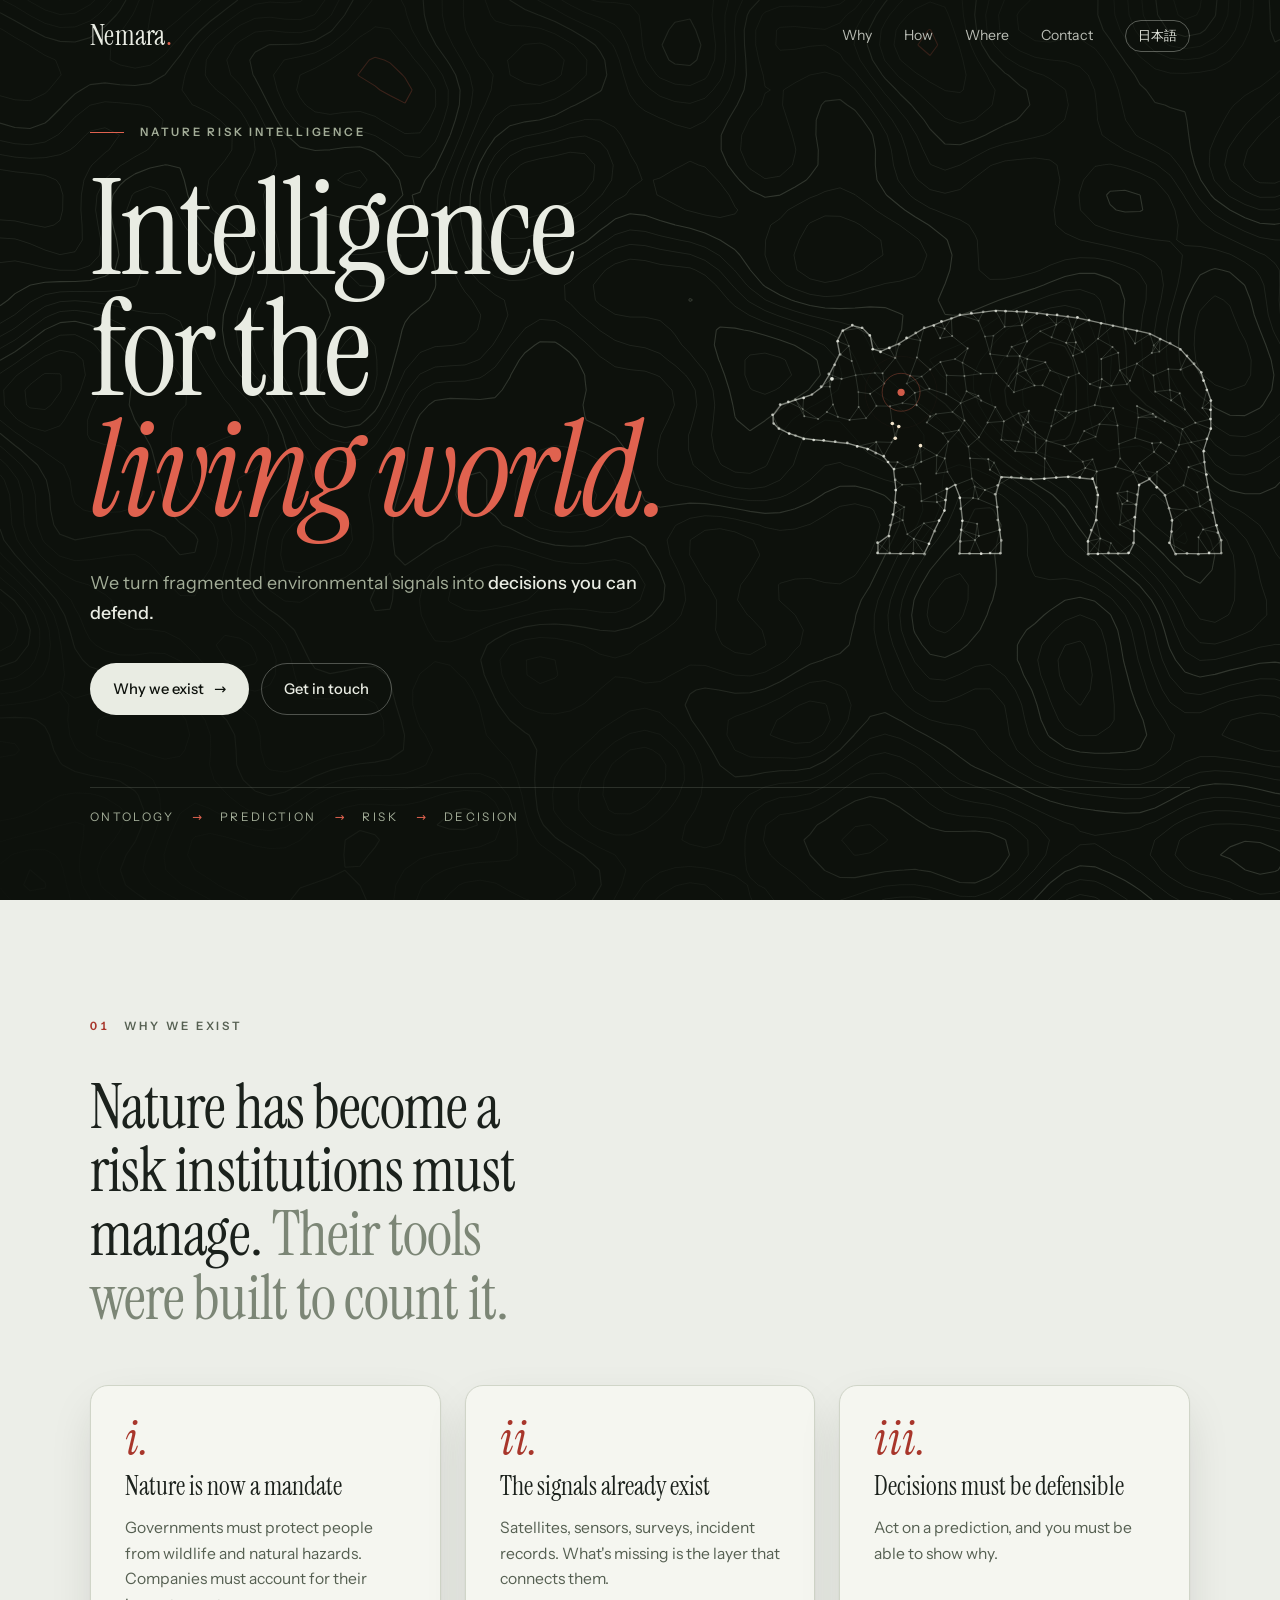
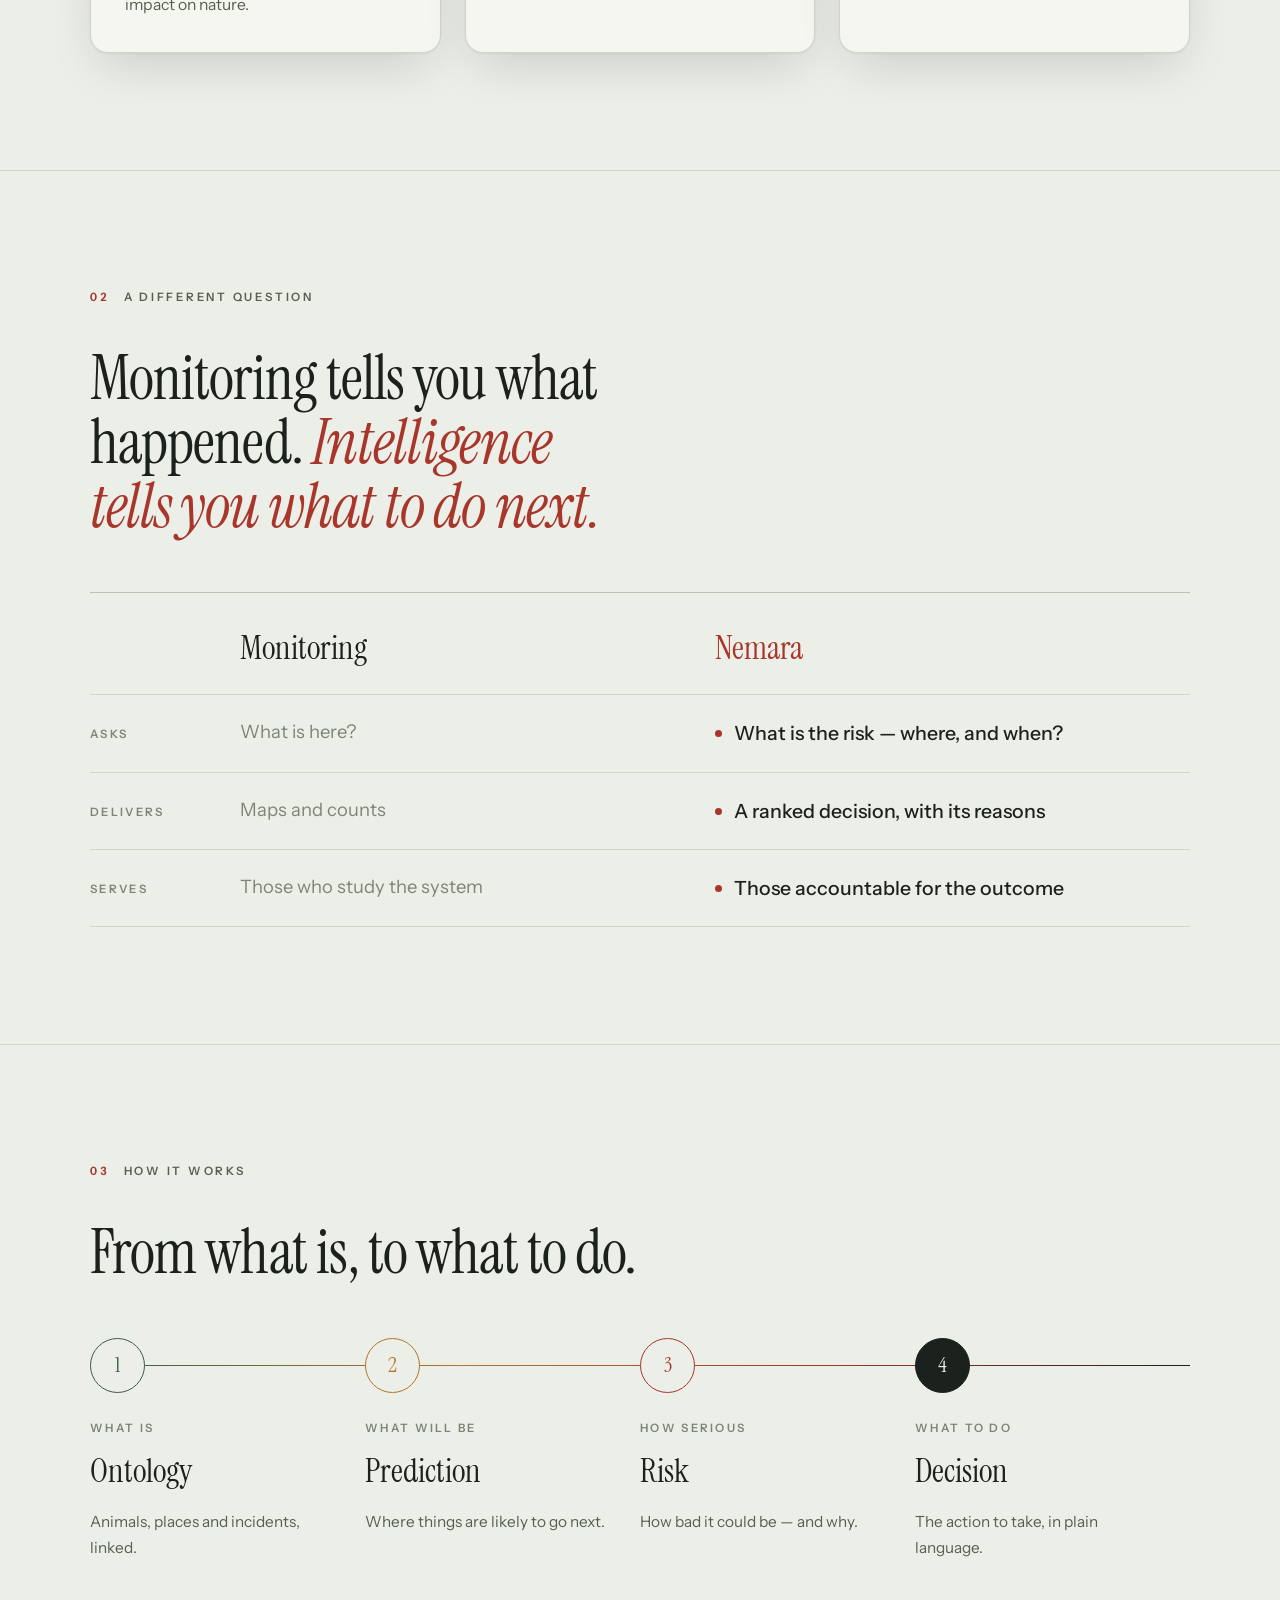
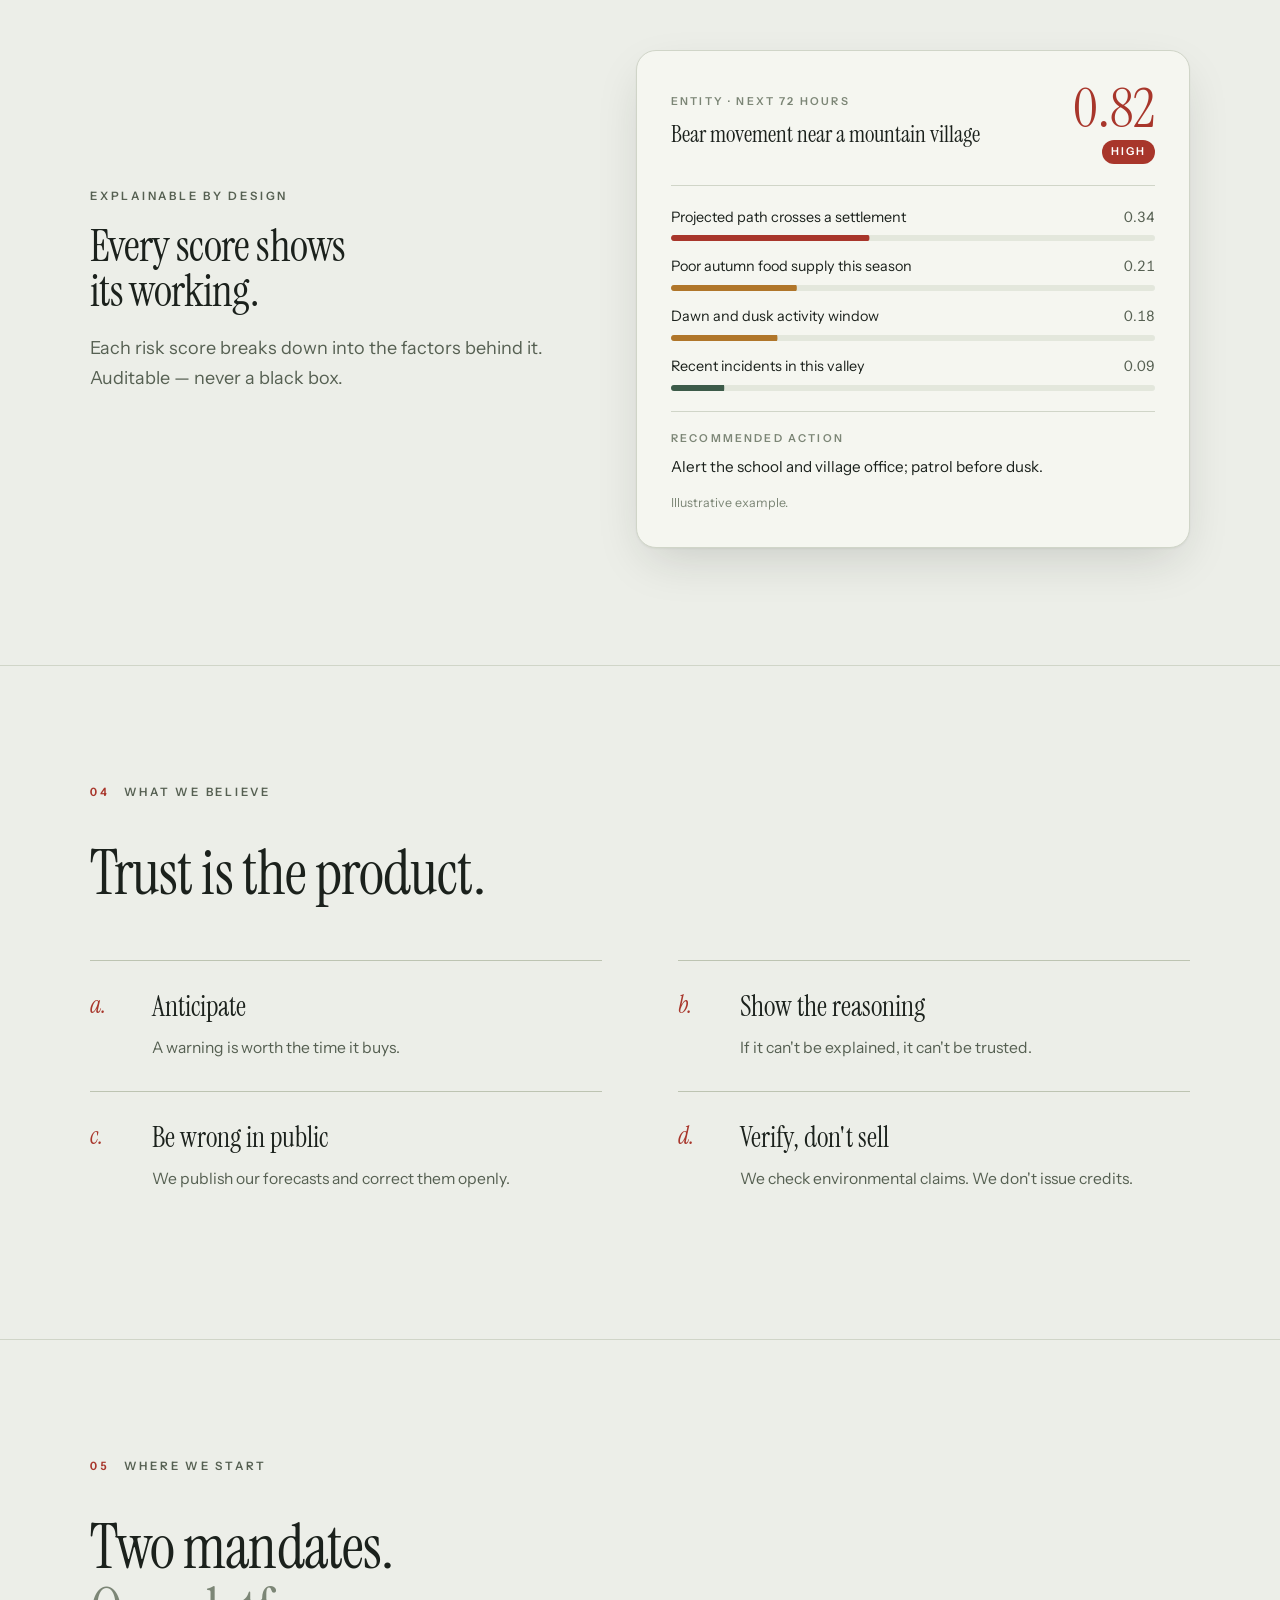
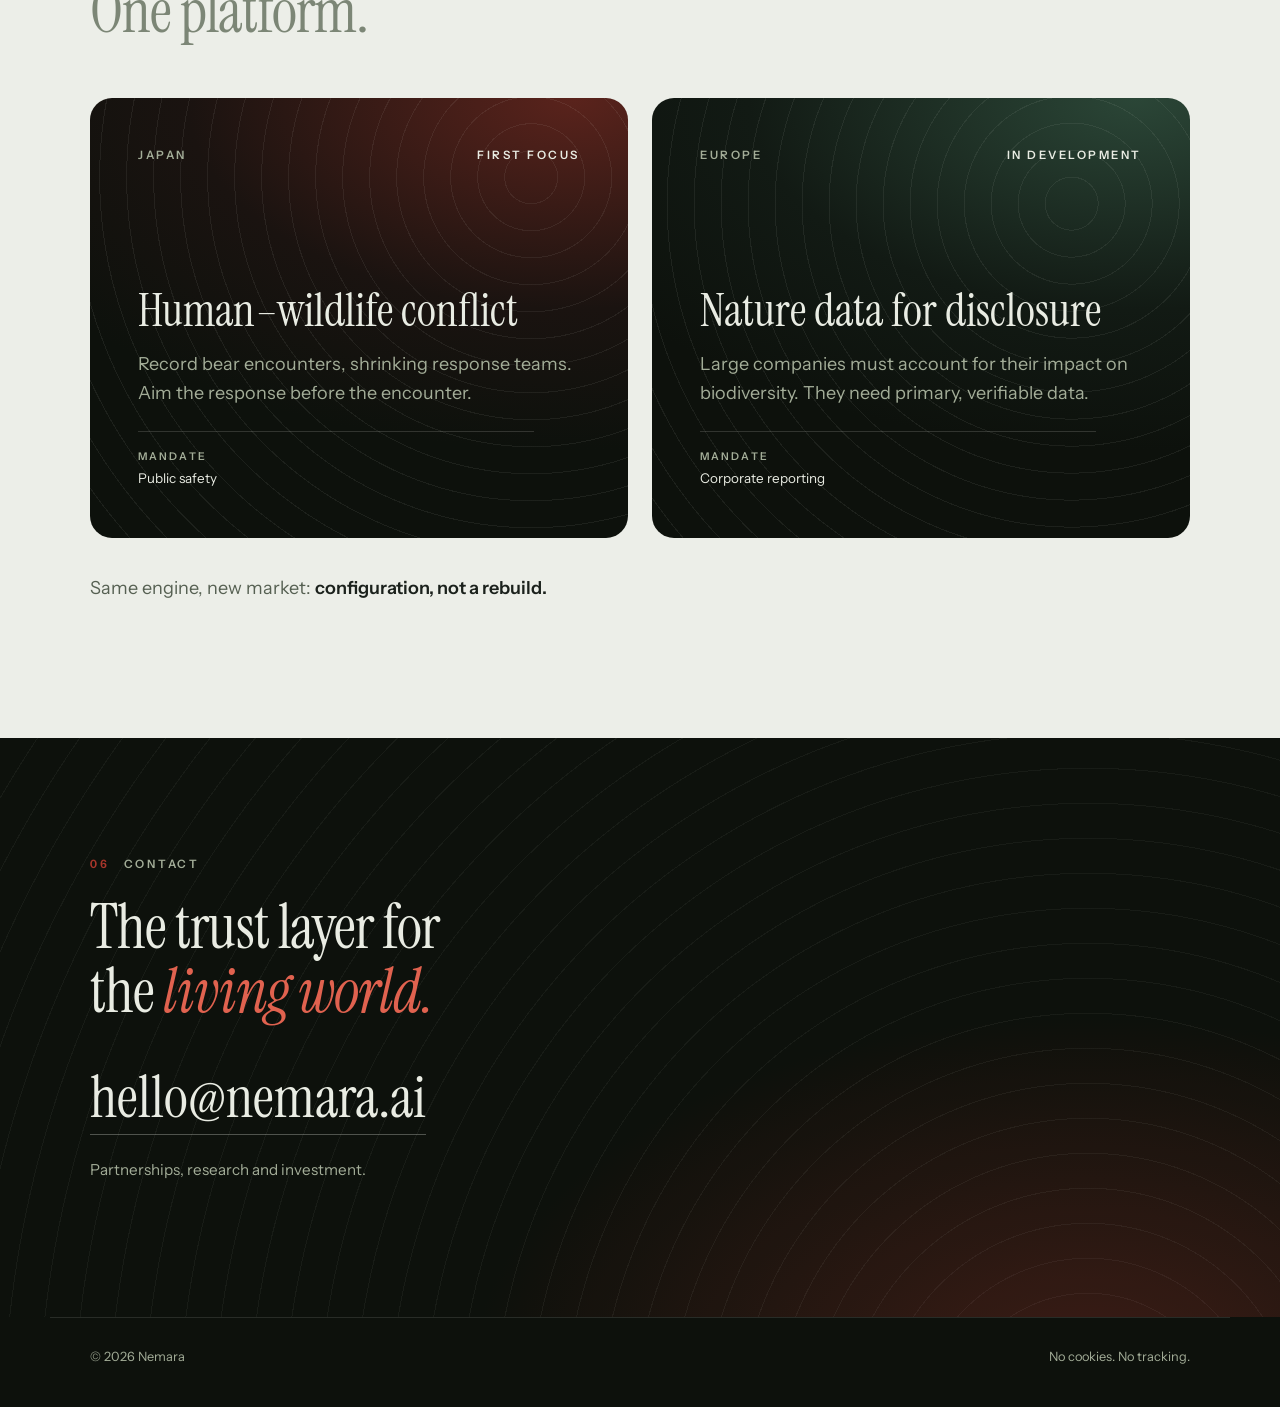
==== docs/index.html @ 2de697c3 "Hero bear made of data points; trim copy to essentials Co-Authored-By: Claude Opus 5.5 <noreply@anth" ====
<!doctype html>
<html lang="en">
<head>
<meta charset="utf-8">
<meta name="viewport" content="width=device-width, initial-scale=1">
<title>Nemara — Nature Risk Intelligence</title>
<meta name="description" content="Nemara turns fragmented environmental signals into decisions you can defend.">
<meta name="theme-color" content="#0D110C">
<link rel="canonical" href="https://nemara.ai/">
<link rel="alternate" hreflang="en" href="https://nemara.ai/">
<link rel="alternate" hreflang="ja" href="https://nemara.ai/ja/">
<link rel="alternate" hreflang="x-default" href="https://nemara.ai/">
<meta property="og:type" content="website">
<meta property="og:site_name" content="Nemara">
<meta property="og:title" content="Nemara — Intelligence for the living world">
<meta property="og:description" content="Turning fragmented environmental signals into decisions you can defend.">
<meta property="og:url" content="https://nemara.ai/">
<link rel="icon" href="assets/favicon.svg" type="image/svg+xml">
<link rel="preload" href="assets/fonts/instrument-serif-latin-400-normal.woff2" as="font" type="font/woff2" crossorigin>
<link rel="stylesheet" href="assets/site.css">
<script src="assets/site.js"></script>
</head>
<body>
<a class="skip" href="#main">Skip to content</a>

<header class="nav">
  <div class="wrap">
    <a class="wordmark" href="./" aria-label="Nemara, home">Nemara<span>.</span></a>
    <nav class="links" aria-label="Main">
      <a href="#why">Why</a>
      <a href="#how">How</a>
      <a href="#where">Where</a>
      <a href="#contact">Contact</a>
      <a class="lang" href="ja/" hreflang="ja" lang="ja">日本語</a>
    </nav>
  </div>
</header>

<main id="main">
  <div class="hero">
    <canvas role="img" aria-label="An Asiatic black bear drawn as a network of data points, standing on a moving topographic map"></canvas>
    <div class="wrap">
      <p class="eyebrow">Nature risk intelligence</p>
      <h1>Intelligence for the <em>living world.</em></h1>
      <p class="sub">We turn fragmented environmental signals into <strong>decisions you can defend.</strong></p>
      <div class="cta">
        <a class="btn light" href="#why">Why we exist <span class="arr">→</span></a>
        <a class="btn ghost" href="#contact">Get in touch</a>
      </div>
      <div class="chain" aria-label="Ontology, prediction, risk, decision">
        <span>Ontology</span><span>Prediction</span><span>Risk</span><span>Decision</span>
      </div>
    </div>
  </div>

  <section id="why">
    <div class="wrap">
      <div class="head">
        <p class="eyebrow"><span class="no">01</span>Why we exist</p>
        <h2 class="statement reveal">Nature has become a risk institutions must manage. <span class="soft">Their tools were built to count it.</span></h2>
      </div>
      <div class="shifts">
        <article class="shift reveal">
          <span class="ix">i.</span>
          <h3>Nature is now a mandate</h3>
          <p>Governments must protect people from wildlife and natural hazards. Companies must account for their impact on nature.</p>
        </article>
        <article class="shift reveal d1">
          <span class="ix">ii.</span>
          <h3>The signals already exist</h3>
          <p>Satellites, sensors, surveys, incident records. What's missing is the layer that connects them.</p>
        </article>
        <article class="shift reveal d2">
          <span class="ix">iii.</span>
          <h3>Decisions must be defensible</h3>
          <p>Act on a prediction, and you must be able to show why.</p>
        </article>
      </div>
    </div>
  </section>

  <section>
    <div class="wrap">
      <div class="head">
        <p class="eyebrow"><span class="no">02</span>A different question</p>
        <h2 class="statement reveal">Monitoring tells you what happened. <em>Intelligence tells you what to do next.</em></h2>
      </div>
      <div class="versus reveal" role="table" aria-label="Monitoring compared with Nemara">
        <div class="k blank" role="columnheader"></div>
        <div class="colh" role="columnheader">Monitoring</div>
        <div class="colh us" role="columnheader">Nemara</div>

        <div class="k" role="rowheader">Asks</div>
        <div class="old" role="cell">What is here?</div>
        <div class="new" role="cell">What is the risk — where, and when?</div>

        <div class="k" role="rowheader">Delivers</div>
        <div class="old" role="cell">Maps and counts</div>
        <div class="new" role="cell">A ranked decision, with its reasons</div>

        <div class="k" role="rowheader">Serves</div>
        <div class="old" role="cell">Those who study the system</div>
        <div class="new" role="cell">Those accountable for the outcome</div>
      </div>
    </div>
  </section>

  <section id="how">
    <div class="wrap">
      <div class="head">
        <p class="eyebrow"><span class="no">03</span>How it works</p>
        <h2 class="statement reveal">From what is, to what to do.</h2>
      </div>
      <div class="steps">
        <div class="step reveal"><div class="dot">1</div><span class="q">What is</span><h3>Ontology</h3>
          <p>Animals, places and incidents, linked.</p></div>
        <div class="step reveal d1"><div class="dot">2</div><span class="q">What will be</span><h3>Prediction</h3>
          <p>Where things are likely to go next.</p></div>
        <div class="step reveal d2"><div class="dot">3</div><span class="q">How serious</span><h3>Risk</h3>
          <p>How bad it could be — and why.</p></div>
        <div class="step reveal d3"><div class="dot">4</div><span class="q">What to do</span><h3>Decision</h3>
          <p>The action to take, in plain language.</p></div>
      </div>

      <div class="explain">
        <div class="reveal">
          <p class="eyebrow">Explainable by design</p>
          <h3 class="statement" style="font-size:clamp(1.9rem,3.4vw,2.8rem);margin:14px 0 20px">Every score shows its working.</h3>
          <p class="prose">Each risk score breaks down into the factors behind it. Auditable — never a black box.</p>
        </div>
        <figure class="card reveal d1" style="margin:0">
          <div class="top">
            <div><span class="tag">Entity · next 72 hours</span>
              <div class="ent">Bear movement near a mountain village</div></div>
            <div class="score"><div class="v">0.82</div><span class="band">High</span></div>
          </div>
          <ul class="factors">
            <li><span>Projected path crosses a settlement</span><span class="n">0.34</span><span class="bar"><i style="--w:.41"></i></span></li>
            <li><span>Poor autumn food supply this season</span><span class="n">0.21</span><span class="bar"><i style="--w:.26;--c:var(--surge)"></i></span></li>
            <li><span>Dawn and dusk activity window</span><span class="n">0.18</span><span class="bar"><i style="--w:.22;--c:var(--surge)"></i></span></li>
            <li><span>Recent incidents in this valley</span><span class="n">0.09</span><span class="bar"><i style="--w:.11;--c:var(--pine)"></i></span></li>
          </ul>
          <div class="action"><b>Recommended action</b>Alert the school and village office; patrol before dusk.</div>
          <figcaption class="illus">Illustrative example.</figcaption>
        </figure>
      </div>
    </div>
  </section>

  <section>
    <div class="wrap">
      <div class="head">
        <p class="eyebrow"><span class="no">04</span>What we believe</p>
        <h2 class="statement reveal">Trust is the product.</h2>
      </div>
      <div class="beliefs">
        <div class="belief reveal"><span class="ix">a.</span><h3>Anticipate</h3>
          <p>A warning is worth the time it buys.</p></div>
        <div class="belief reveal d1"><span class="ix">b.</span><h3>Show the reasoning</h3>
          <p>If it can't be explained, it can't be trusted.</p></div>
        <div class="belief reveal"><span class="ix">c.</span><h3>Be wrong in public</h3>
          <p>We publish our forecasts and correct them openly.</p></div>
        <div class="belief reveal d1"><span class="ix">d.</span><h3>Verify, don't sell</h3>
          <p>We check environmental claims. We don't issue credits.</p></div>
      </div>
    </div>
  </section>

  <section id="where">
    <div class="wrap">
      <div class="head">
        <p class="eyebrow"><span class="no">05</span>Where we start</p>
        <h2 class="statement reveal">Two mandates. <span class="soft">One platform.</span></h2>
      </div>
      <div class="markets">
        <article class="market jp reveal">
          <div class="where"><span>Japan</span><span class="st">First focus</span></div>
          <h3>Human–wildlife conflict</h3>
          <p>Record bear encounters, shrinking response teams. Aim the response before the encounter.</p>
          <p class="mandate"><b>Mandate</b>Public safety</p>
        </article>
        <article class="market eu reveal d1">
          <div class="where"><span>Europe</span><span class="st">In development</span></div>
          <h3>Nature data for disclosure</h3>
          <p>Large companies must account for their impact on biodiversity. They need primary, verifiable data.</p>
          <p class="mandate"><b>Mandate</b>Corporate reporting</p>
        </article>
      </div>
      <p class="oneplatform reveal">Same engine, new market: <strong>configuration, not a rebuild.</strong></p>
    </div>
  </section>

  <section id="contact" class="closing">
    <div class="wrap">
      <p class="eyebrow"><span class="no">06</span>Contact</p>
      <h2 class="statement reveal" style="margin-top:22px">The trust layer for the <em>living world.</em></h2>
      <a class="mail reveal" href="mailto:hello@nemara.ai">hello@nemara.ai</a>
      <p class="note">Partnerships, research and investment.</p>
    </div>
  </section>
</main>

<footer>
  <div class="wrap">
    <span>© 2026 Nemara</span>
    <span>No cookies. No tracking.</span>
  </div>
</footer>
</body>
</html>
---- docs/assets/site.css ----
/* Nemara — public site.
   Palette from the Nemara brand system (paper ground, ink, shu vermilion, ochre, pine).
   Fonts are self-hosted (SIL OFL, see fonts/LICENSE): no third-party requests.
   Japanese: Instrument * cover Latin only, so CJK falls through to the named mincho/gothic
   faces. Yu Gothic is always named — unnamed CJK on English Windows renders in a Chinese face. */
@font-face{font-family:'Instrument Serif';src:url(fonts/instrument-serif-latin-400-normal.woff2) format('woff2');
  font-weight:400;font-style:normal;font-display:swap}
@font-face{font-family:'Instrument Serif';src:url(fonts/instrument-serif-latin-400-italic.woff2) format('woff2');
  font-weight:400;font-style:italic;font-display:swap}
@font-face{font-family:'Instrument Sans';src:url(fonts/instrument-sans-latin-wght-normal.woff2) format('woff2');
  font-weight:400 700;font-style:normal;font-display:swap}

:root{
  --display:'Instrument Serif','Iowan Old Style','Palatino Linotype',Georgia,'Yu Mincho','YuMincho','Hiragino Mincho ProN','Noto Serif JP','Yu Gothic',serif;
  --sans:'Instrument Sans','Segoe UI',Roboto,'Helvetica Neue','Yu Gothic','Yu Gothic UI','Hiragino Sans','Noto Sans JP',system-ui,sans-serif;
  --mono:ui-monospace,'SF Mono','Cascadia Code',Consolas,'Yu Gothic',monospace;

  --ground:#ECEEE8;--surface:#F5F6F0;--surface-2:#E3E7DC;--ink:#1B211C;--muted:#566052;--faint:#7C8676;
  --hairline:#D0D5C8;--hairline-strong:#BDC4B2;--critical:#A8362B;--surge:#B0762A;--pine:#3C5B49;
  --shadow:0 1px 2px rgba(27,33,28,.05),0 18px 50px -12px rgba(27,33,28,.18);

  /* The night palette is fixed: hero and closing bands are dark in both themes */
  --night:#0D110C;--night-2:#141A12;--on-night:#E9ECE3;--on-night-muted:#A3AD98;--ember:#E0624F;--amber:#D69A44;
  color-scheme:light dark;
}
@media (prefers-color-scheme: dark){
  :root:not([data-theme="light"]){
    --ground:#10140F;--surface:#161B14;--surface-2:#1E251B;--ink:#E7E9DF;--muted:#9EA794;--faint:#79826E;
    --hairline:#262E22;--hairline-strong:#36402D;--critical:#D9503F;--surge:#D69A44;--pine:#7FA98A;
    --shadow:0 1px 2px rgba(0,0,0,.4),0 18px 50px -12px rgba(0,0,0,.6);
  }
}
:root[data-theme="dark"]{
  --ground:#10140F;--surface:#161B14;--surface-2:#1E251B;--ink:#E7E9DF;--muted:#9EA794;--faint:#79826E;
  --hairline:#262E22;--hairline-strong:#36402D;--critical:#D9503F;--surge:#D69A44;--pine:#7FA98A;
  --shadow:0 1px 2px rgba(0,0,0,.4),0 18px 50px -12px rgba(0,0,0,.6);
}

*{box-sizing:border-box}
html{-webkit-text-size-adjust:100%;scroll-behavior:smooth}
@media (prefers-reduced-motion:reduce){html{scroll-behavior:auto}}
body{margin:0;background:var(--ground);color:var(--ink);font-family:var(--sans);font-size:18px;line-height:1.65;
  -webkit-font-smoothing:antialiased;text-rendering:optimizeLegibility;overflow-x:hidden}
html[lang="ja"] body{font-size:17px;line-height:1.95;letter-spacing:.03em}
a{color:inherit}
p{margin:0 0 1.1rem}
h1,h2,h3{font-family:var(--display);font-weight:400;margin:0;text-wrap:balance}
em{font-style:italic}
html[lang="ja"] h1,html[lang="ja"] h2,html[lang="ja"] h3{font-weight:600;letter-spacing:.04em}
/* Japanese faces have no italic; a synthetic slant looks broken, so emphasis is colour only */
html[lang="ja"] em{font-style:normal}
:focus-visible{outline:2px solid var(--critical);outline-offset:3px;border-radius:2px}
.skip{position:absolute;left:-9999px}
.skip:focus{left:16px;top:12px;z-index:50;background:var(--surface);color:var(--ink);padding:6px 10px}

.wrap{position:relative;z-index:1;max-width:1180px;margin:0 auto;padding:0 clamp(16px,4vw,40px)}
.eyebrow{font-family:var(--sans);font-size:.72rem;font-weight:600;letter-spacing:.24em;text-transform:uppercase;color:var(--muted)}
html[lang="ja"] .eyebrow{letter-spacing:.18em}
.eyebrow .no{color:var(--critical);margin-right:14px;font-variant-numeric:tabular-nums}

/* ---------- Navigation ---------- */
.nav{position:fixed;inset:0 0 auto 0;z-index:20;transition:background .35s ease,border-color .35s ease,color .35s ease;
  border-bottom:1px solid transparent;color:var(--on-night)}
.nav .wrap{display:flex;align-items:center;justify-content:space-between;gap:20px;height:72px}
.nav.solid{background:color-mix(in oklab,var(--ground) 82%,transparent);backdrop-filter:blur(14px) saturate(1.2);
  -webkit-backdrop-filter:blur(14px) saturate(1.2);border-color:var(--hairline);color:var(--ink)}
.wordmark{font-family:'Instrument Serif',Georgia,serif;font-size:1.75rem;line-height:1;text-decoration:none;letter-spacing:.01em}
.wordmark span{color:var(--ember)}
.nav.solid .wordmark span{color:var(--critical)}
.links{display:flex;align-items:center;gap:clamp(14px,2.6vw,32px);font-size:.88rem}
.links a{text-decoration:none;opacity:.78;transition:opacity .2s}
.links a:hover{opacity:1}
.links .lang{opacity:1;border:1px solid currentColor;border-color:color-mix(in oklab,currentColor 35%,transparent);
  padding:4px 12px;border-radius:999px;font-size:.8rem}

/* ---------- Hero ---------- */
.hero{position:relative;min-height:100vh;min-height:100svh;background:var(--night);color:var(--on-night);
  display:flex;align-items:flex-end;overflow:hidden;isolation:isolate}
.hero canvas{position:absolute;inset:0;width:100%;height:100%;z-index:-2}
.hero::after{content:"";position:absolute;inset:0;z-index:-1;pointer-events:none;
  background:
    radial-gradient(120% 90% at 0% 100%, rgba(13,17,12,.92) 0%, rgba(13,17,12,.55) 45%, rgba(13,17,12,0) 75%),
    linear-gradient(to bottom, rgba(13,17,12,.55), rgba(13,17,12,0) 22%)}
.hero .wrap{width:100%;padding-top:120px;padding-bottom:clamp(40px,8vh,88px)}
.hero .eyebrow{color:var(--on-night-muted);display:flex;align-items:center;gap:16px;margin-bottom:clamp(20px,3vh,32px)}
.hero .eyebrow::before{content:"";width:34px;height:1px;background:var(--ember)}
.hero h1{font-size:clamp(3.3rem,10.5vw,9.4rem);line-height:.9;letter-spacing:-.025em;max-width:11ch}
.hero h1 em{color:var(--ember)}
html[lang="ja"] .hero h1{font-size:clamp(2.5rem,7.4vw,6.2rem);line-height:1.18;letter-spacing:.02em;max-width:none}
.hero .sub{max-width:46ch;margin-top:clamp(24px,4vh,40px);color:var(--on-night-muted);font-size:clamp(1rem,1.4vw,1.16rem)}
html[lang="ja"] .hero .sub{max-width:34em}
.hero .sub strong{color:var(--on-night);font-weight:500}
.cta{display:flex;flex-wrap:wrap;gap:12px;margin-top:clamp(26px,4vh,40px)}
.btn{display:inline-flex;align-items:center;gap:10px;padding:13px 22px;border-radius:999px;text-decoration:none;
  font-size:.92rem;font-weight:500;border:1px solid transparent;transition:transform .2s ease,background .2s,border-color .2s,color .2s}
.btn:hover{transform:translateY(-1px)}
.btn.light{background:var(--on-night);color:var(--night)}
.btn.light:hover{background:#fff}
.btn.ghost{border-color:rgba(233,236,227,.3);color:var(--on-night)}
.btn.ghost:hover{border-color:var(--on-night)}
.btn .arr{transition:transform .2s}
.btn:hover .arr{transform:translateX(3px)}
.chain{display:flex;flex-wrap:wrap;gap:6px 0;margin-top:clamp(40px,8vh,84px);padding-top:20px;
  border-top:1px solid rgba(233,236,227,.14);font-size:.74rem;letter-spacing:.2em;text-transform:uppercase;color:var(--on-night-muted)}
.chain span{display:flex;align-items:center}
.chain span + span::before{content:"→";margin:0 18px;color:var(--ember);letter-spacing:0}

/* ---------- Sections ---------- */
section{position:relative;padding:clamp(80px,13vh,150px) 0}
section + section{border-top:1px solid var(--hairline)}
.head{display:grid;grid-template-columns:minmax(0,1fr);gap:22px;margin-bottom:clamp(40px,6vh,64px)}
.statement{font-size:clamp(2.1rem,4.8vw,4.1rem);line-height:1.04;letter-spacing:-.015em;max-width:20ch}
html[lang="ja"] .statement{font-size:clamp(1.7rem,3.6vw,2.9rem);line-height:1.4;max-width:24em}
.statement .soft{color:var(--faint)}
.statement em{color:var(--critical)}
.lead{font-size:clamp(1.05rem,1.5vw,1.2rem);color:var(--muted);max-width:60ch}
html[lang="ja"] .lead{max-width:38em}
.prose{max-width:62ch;color:var(--muted)}
html[lang="ja"] .prose{max-width:38em}
.prose strong{color:var(--ink);font-weight:600}

/* Why — three shifts */
.shifts{display:grid;grid-template-columns:repeat(3,1fr);gap:clamp(16px,2vw,24px);margin-top:clamp(40px,6vh,64px)}
.shift{background:var(--surface);border:1px solid var(--hairline);border-radius:18px;padding:clamp(24px,3vw,34px);
  display:flex;flex-direction:column;gap:14px;box-shadow:var(--shadow)}
.shift .ix{font-family:'Instrument Serif',Georgia,serif;font-size:3rem;line-height:.8;color:var(--critical);font-style:italic}
.shift h3{font-size:1.6rem;line-height:1.1}
html[lang="ja"] .shift h3{font-size:1.25rem;line-height:1.5}
.shift p{color:var(--muted);font-size:.98rem;margin:0}

/* Monitoring vs intelligence */
.versus{display:grid;grid-template-columns:150px 1fr 1fr;border-top:1px solid var(--hairline-strong)}
.versus > div{padding:22px 20px 22px 0;border-bottom:1px solid var(--hairline)}
.versus .k{font-size:.72rem;font-weight:600;letter-spacing:.2em;text-transform:uppercase;color:var(--faint);padding-top:30px}
.versus .colh{font-family:var(--display);font-size:clamp(1.6rem,2.6vw,2.2rem);padding-top:28px;padding-bottom:18px}
.versus .colh.us{color:var(--critical)}
.versus .old{color:var(--faint);font-size:clamp(1rem,1.5vw,1.15rem)}
.versus .new{font-size:clamp(1.05rem,1.6vw,1.22rem);font-weight:500}
.versus .new::before{content:"";display:inline-block;width:7px;height:7px;border-radius:50%;background:var(--critical);
  margin-right:12px;vertical-align:.15em}

/* How — the chain */
.steps{display:grid;grid-template-columns:repeat(4,1fr);gap:0;position:relative;counter-reset:s}
.steps::before{content:"";position:absolute;left:0;right:0;top:27px;height:1px;
  background:linear-gradient(to right,var(--pine),var(--surge),var(--critical),var(--ink))}
.step{padding-right:clamp(16px,2.4vw,32px);position:relative}
.step .dot{width:55px;height:55px;border-radius:50%;background:var(--ground);border:1px solid var(--hairline-strong);
  display:grid;place-items:center;font-family:'Instrument Serif',Georgia,serif;font-size:1.4rem;position:relative;z-index:1}
.step:nth-child(1) .dot{color:var(--pine);border-color:var(--pine)}
.step:nth-child(2) .dot{color:var(--surge);border-color:var(--surge)}
.step:nth-child(3) .dot{color:var(--critical);border-color:var(--critical)}
.step:nth-child(4) .dot{background:var(--ink);color:var(--ground);border-color:var(--ink)}
.step .q{display:block;margin-top:26px;font-size:.72rem;font-weight:600;letter-spacing:.2em;text-transform:uppercase;color:var(--faint)}
.step h3{font-size:clamp(1.7rem,2.6vw,2.2rem);margin:6px 0 10px}
html[lang="ja"] .step h3{font-size:1.4rem}
.step p{color:var(--muted);font-size:.96rem;margin:0}

/* Illustrative explainable score */
.explain{display:grid;grid-template-columns:1fr 1.15fr;gap:clamp(28px,5vw,72px);align-items:center;margin-top:clamp(64px,10vh,110px)}
.card{background:var(--surface);border:1px solid var(--hairline);border-radius:20px;padding:clamp(22px,3vw,34px);box-shadow:var(--shadow)}
.card .top{display:flex;justify-content:space-between;align-items:flex-start;gap:16px;padding-bottom:20px;
  border-bottom:1px solid var(--hairline)}
.card .tag{font-size:.68rem;font-weight:600;letter-spacing:.2em;text-transform:uppercase;color:var(--faint)}
.card .ent{font-family:var(--display);font-size:1.45rem;line-height:1.15;margin-top:6px}
.score{text-align:right}
.score .v{font-family:'Instrument Serif',Georgia,serif;font-size:3.4rem;line-height:.9;color:var(--critical)}
.score .band{display:inline-block;margin-top:6px;font-size:.68rem;font-weight:600;letter-spacing:.18em;text-transform:uppercase;
  color:#fff;background:var(--critical);padding:3px 9px;border-radius:999px}
.factors{list-style:none;margin:0;padding:20px 0;display:flex;flex-direction:column;gap:14px}
.factors li{display:grid;grid-template-columns:1fr auto;gap:6px 14px;font-size:.9rem}
.factors .bar{grid-column:1 / -1;height:6px;border-radius:999px;background:var(--surface-2);overflow:hidden}
.factors .bar i{display:block;height:100%;border-radius:999px;background:var(--c,var(--critical));
  transform-origin:left;transform:scaleX(var(--w));transition:transform 1.2s cubic-bezier(.2,.7,.2,1)}
.js .card:not(.in) .factors .bar i{transform:scaleX(0)}
.factors .n{font-variant-numeric:tabular-nums;color:var(--muted)}
.action{border-top:1px solid var(--hairline);padding-top:18px;font-size:.95rem}
.action b{display:block;font-size:.68rem;font-weight:600;letter-spacing:.2em;text-transform:uppercase;color:var(--faint);margin-bottom:6px}
.illus{margin-top:14px;font-size:.78rem;color:var(--faint)}

/* Beliefs */
.beliefs{display:grid;grid-template-columns:1fr 1fr;gap:0 clamp(32px,6vw,90px)}
.belief{padding:30px 0;border-top:1px solid var(--hairline-strong);display:grid;grid-template-columns:52px 1fr;gap:4px 10px}
.belief .ix{font-family:'Instrument Serif',Georgia,serif;font-style:italic;font-size:1.5rem;color:var(--critical);line-height:1.2}
.belief h3{font-size:clamp(1.5rem,2.2vw,1.9rem);line-height:1.15;margin-bottom:8px}
html[lang="ja"] .belief h3{font-size:1.3rem;line-height:1.5}
.belief p{grid-column:2;color:var(--muted);margin:0;font-size:.98rem}

/* Where — two markets */
.markets{display:grid;grid-template-columns:1fr 1fr;gap:clamp(16px,2vw,24px)}
.market{position:relative;overflow:hidden;border-radius:22px;padding:clamp(28px,4vw,48px);min-height:440px;color:var(--on-night);
  display:flex;flex-direction:column;justify-content:flex-end;isolation:isolate}
.market::before{content:"";position:absolute;inset:0;z-index:-1;
  background:
    repeating-radial-gradient(circle at var(--cx) var(--cy), transparent 0 26px, rgba(233,236,227,.07) 26px 27px),
    var(--bg)}
.market.jp{--bg:radial-gradient(120% 80% at 90% 0%,#5A231C 0%,#1A1310 60%,#0D110C 100%);--cx:82%;--cy:18%}
.market.eu{--bg:radial-gradient(120% 80% at 90% 0%,#2B4637 0%,#121A14 60%,#0D110C 100%);--cx:78%;--cy:24%}
.market .where{font-size:.72rem;font-weight:600;letter-spacing:.22em;text-transform:uppercase;color:var(--on-night-muted);
  display:flex;justify-content:space-between;gap:12px;margin-bottom:auto;padding-bottom:40px}
.market .where .st{color:var(--on-night)}
.market h3{font-size:clamp(2rem,3.6vw,3rem);line-height:1.02;margin-bottom:16px}
html[lang="ja"] .market h3{font-size:clamp(1.6rem,2.8vw,2.2rem);line-height:1.35}
.market p{color:var(--on-night-muted);margin:0;max-width:44ch}
html[lang="ja"] .market p{max-width:none}
.market .mandate{margin-top:22px;padding-top:16px;border-top:1px solid rgba(233,236,227,.16);font-size:.84rem;color:var(--on-night)}
.market .mandate b{display:block;font-size:.66rem;letter-spacing:.2em;text-transform:uppercase;color:var(--on-night-muted);font-weight:600;margin-bottom:2px}
.oneplatform{margin-top:clamp(28px,4vh,40px);color:var(--muted);max-width:64ch}
.oneplatform strong{color:var(--ink);font-weight:600}

/* Closing */
.closing{background:var(--night);color:var(--on-night);border-top:0;overflow:hidden;isolation:isolate}
.closing::before{content:"";position:absolute;inset:0;z-index:-1;opacity:.9;
  background:
    repeating-radial-gradient(circle at 85% 120%, transparent 0 34px, rgba(233,236,227,.06) 34px 35px),
    radial-gradient(70% 90% at 85% 110%, rgba(168,54,43,.35), transparent 70%)}
.closing .statement{color:var(--on-night);max-width:16ch}
html[lang="ja"] .closing .statement{max-width:20em}
.closing .statement em{color:var(--ember)}
.closing .eyebrow{color:var(--on-night-muted)}
.mail{display:inline-block;margin-top:clamp(32px,5vh,52px);font-family:'Instrument Serif',Georgia,serif;
  font-size:clamp(2rem,5vw,3.6rem);line-height:1;text-decoration:none;border-bottom:1px solid rgba(233,236,227,.3);
  padding-bottom:8px;transition:color .2s,border-color .2s}
.mail:hover{color:var(--ember);border-color:var(--ember)}
.closing .note{margin-top:22px;color:var(--on-night-muted);font-size:.95rem;max-width:52ch}

footer{background:var(--night);color:var(--on-night-muted);font-size:.8rem;padding:0 0 40px}
footer .wrap{display:flex;justify-content:space-between;gap:16px;flex-wrap:wrap;padding-top:28px;border-top:1px solid rgba(233,236,227,.12)}
footer a{text-decoration:none}

/* Reveal on scroll (JS-gated, motion-safe) */
@media (prefers-reduced-motion:no-preference){
  .js .reveal{opacity:0;transform:translateY(22px);transition:opacity .9s ease,transform .9s cubic-bezier(.2,.7,.2,1)}
  .js .reveal.in{opacity:1;transform:none}
  .js .reveal.d1{transition-delay:.08s}.js .reveal.d2{transition-delay:.16s}.js .reveal.d3{transition-delay:.24s}
}

@media (max-width:900px){
  .shifts{grid-template-columns:1fr}
  .steps{grid-template-columns:1fr 1fr;row-gap:44px}
  .steps::before{display:none}
  .explain,.markets,.beliefs{grid-template-columns:1fr}
  .versus{grid-template-columns:1fr 1fr}
  .versus .k{grid-column:1 / -1;padding:18px 0 0;border-bottom:0}
  .versus .blank{display:none}
  .market{min-height:380px}
}
@media (max-width:640px){
  body{font-size:17px}
  .links a:not(.lang){display:none}
  .steps{grid-template-columns:1fr}
  .chain{font-size:.66rem}
  .chain span + span::before{margin:0 10px}
  .belief{grid-template-columns:38px 1fr}
}
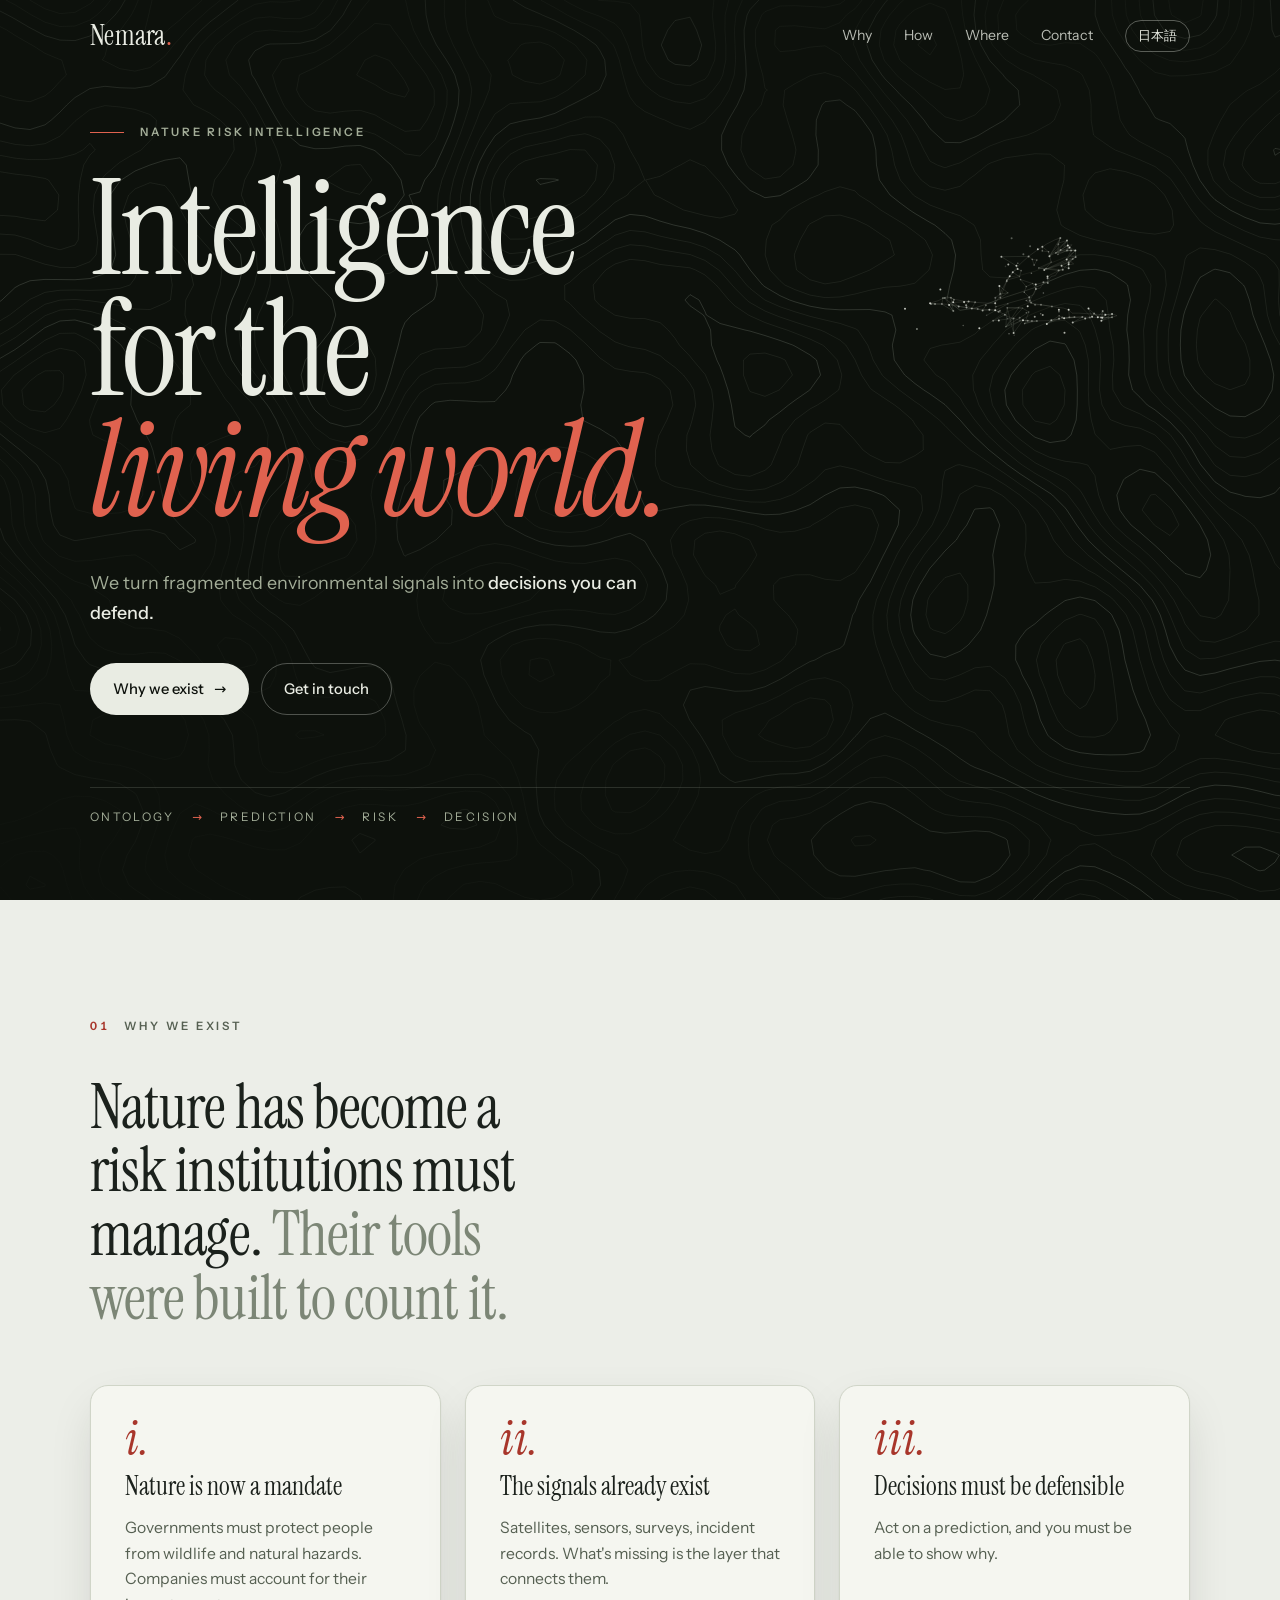
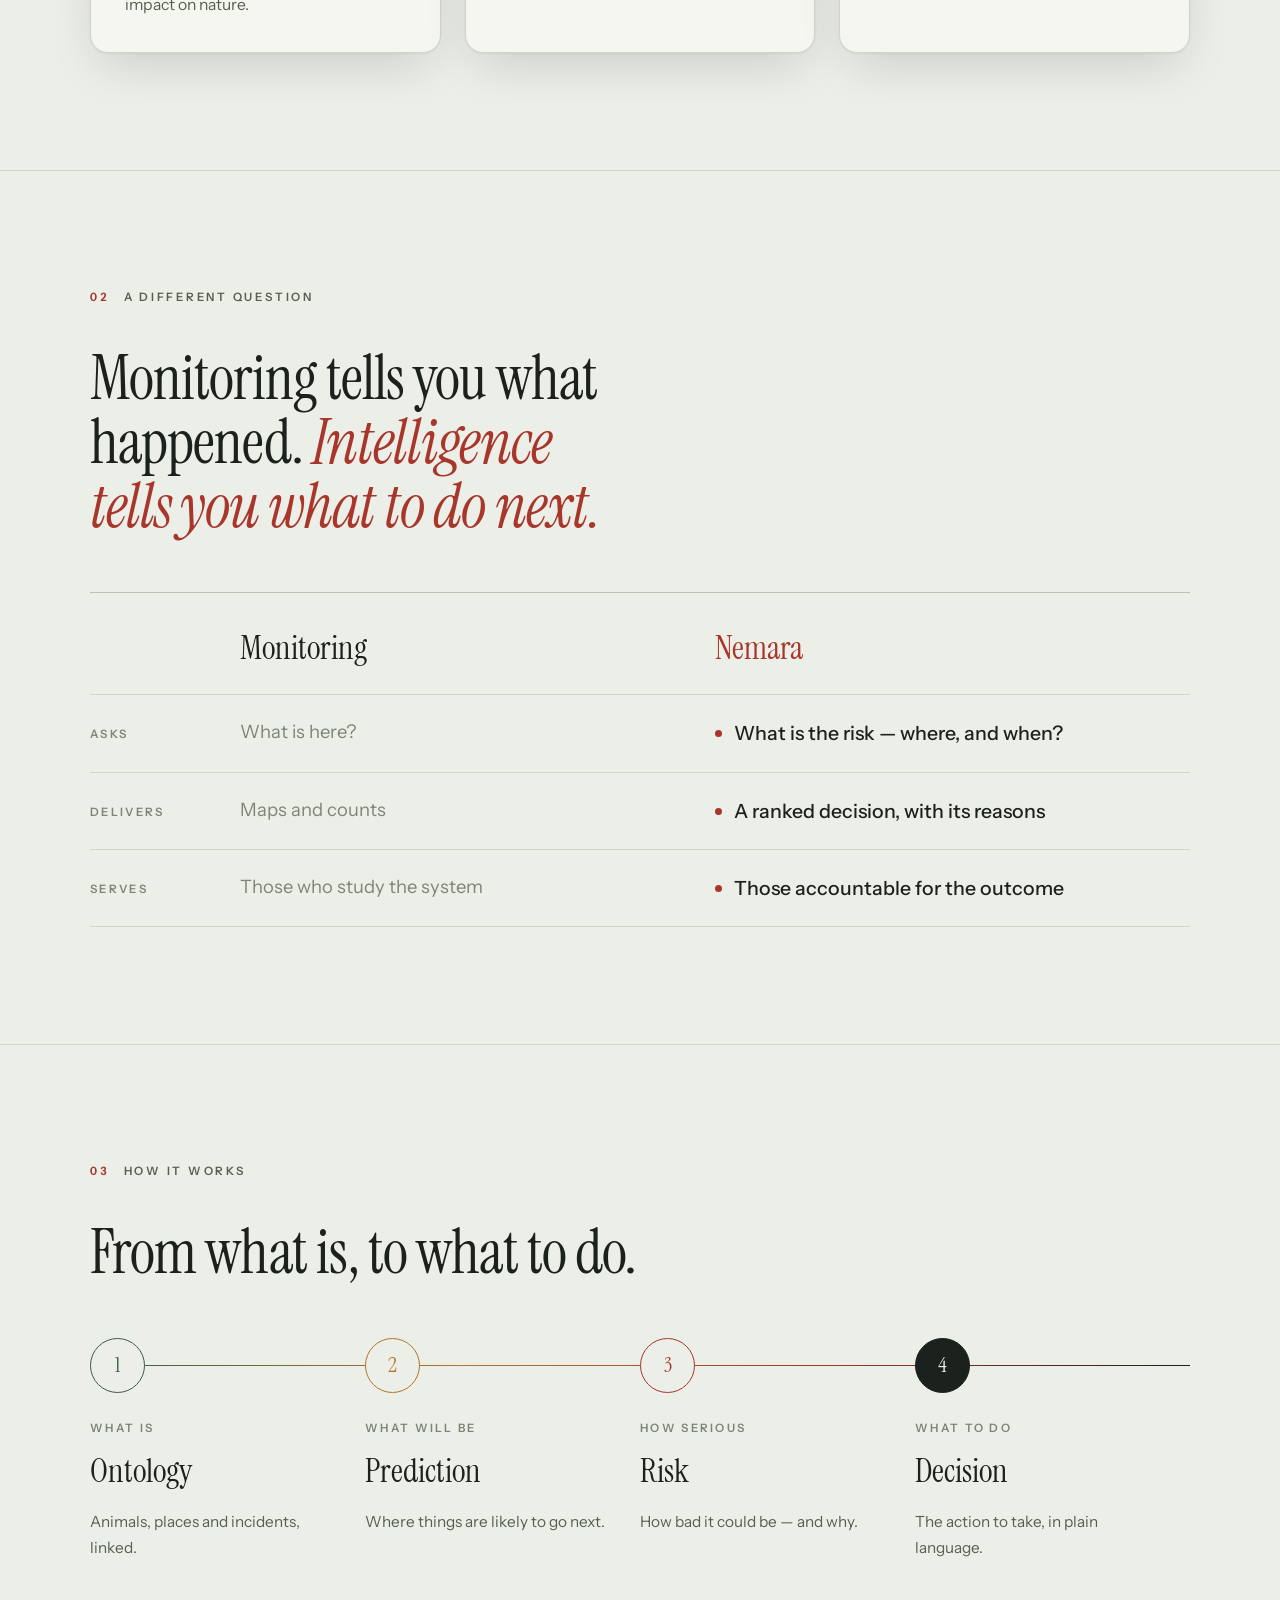
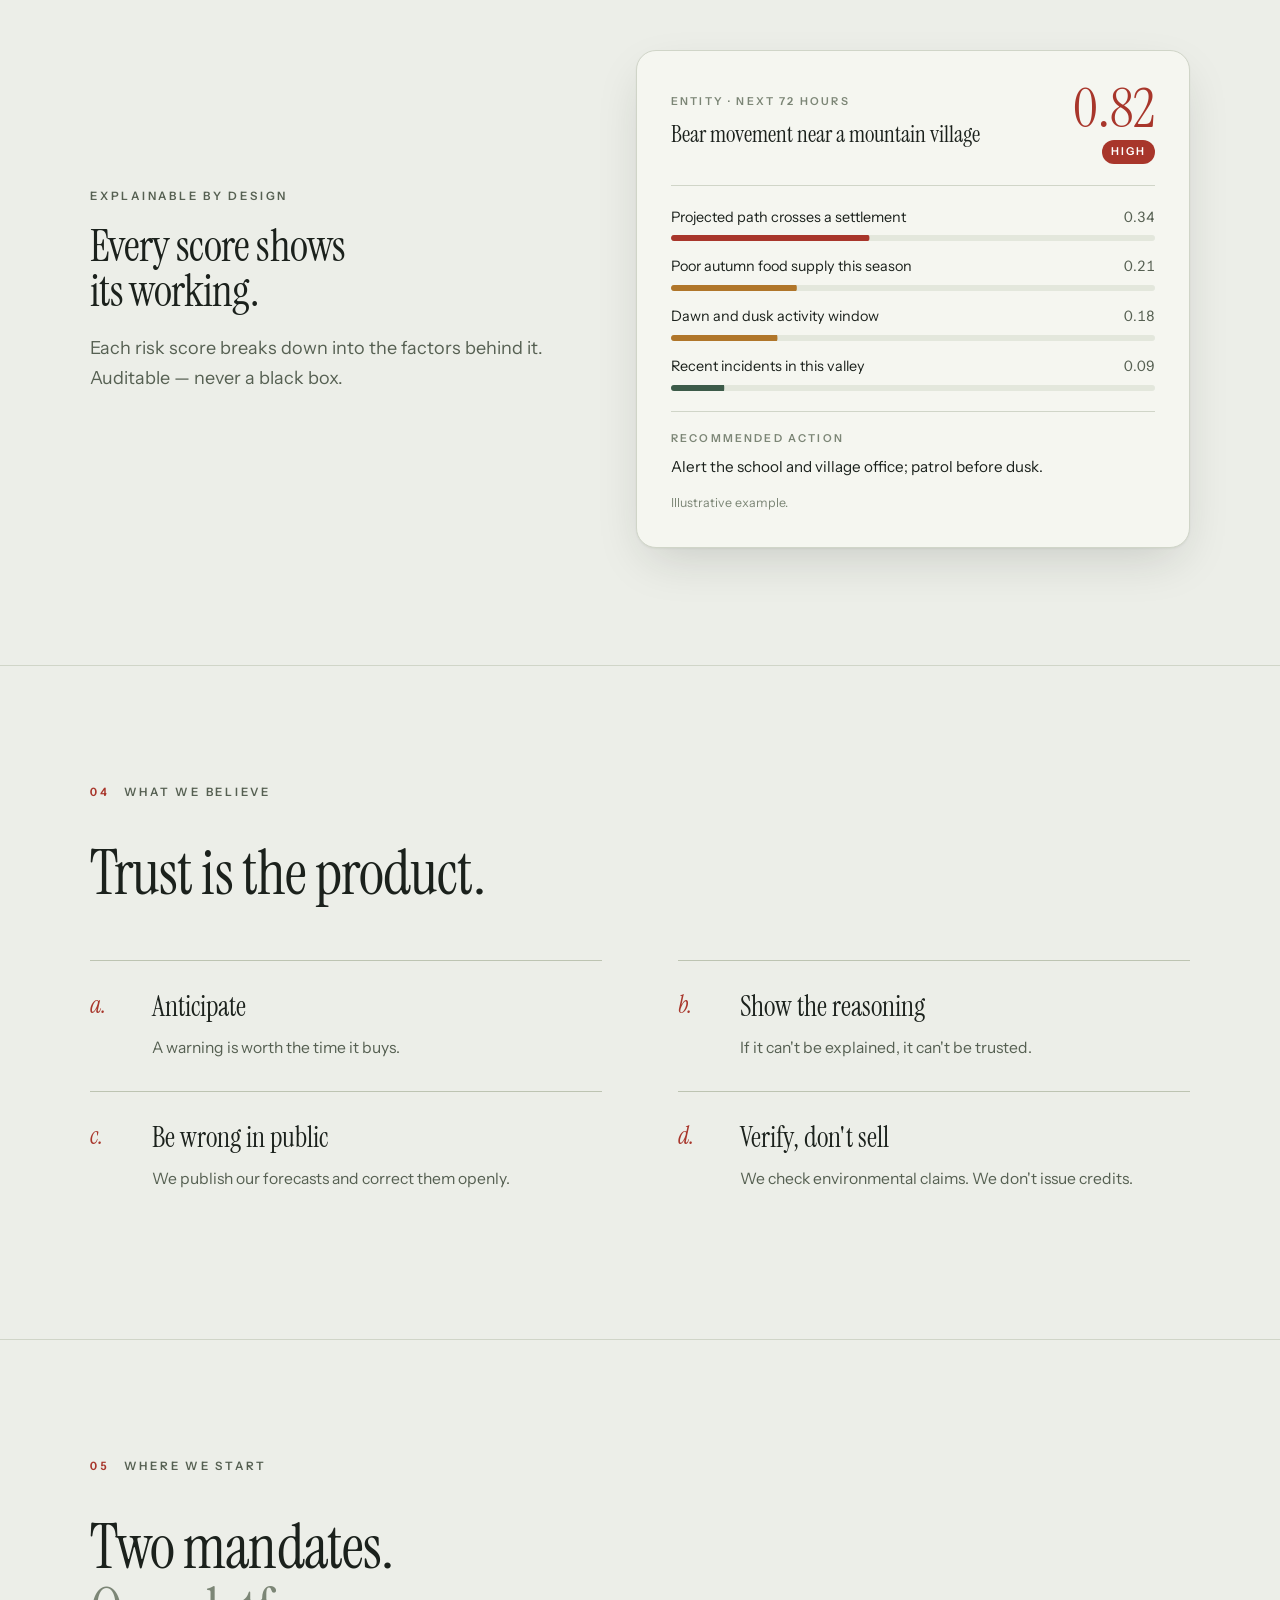
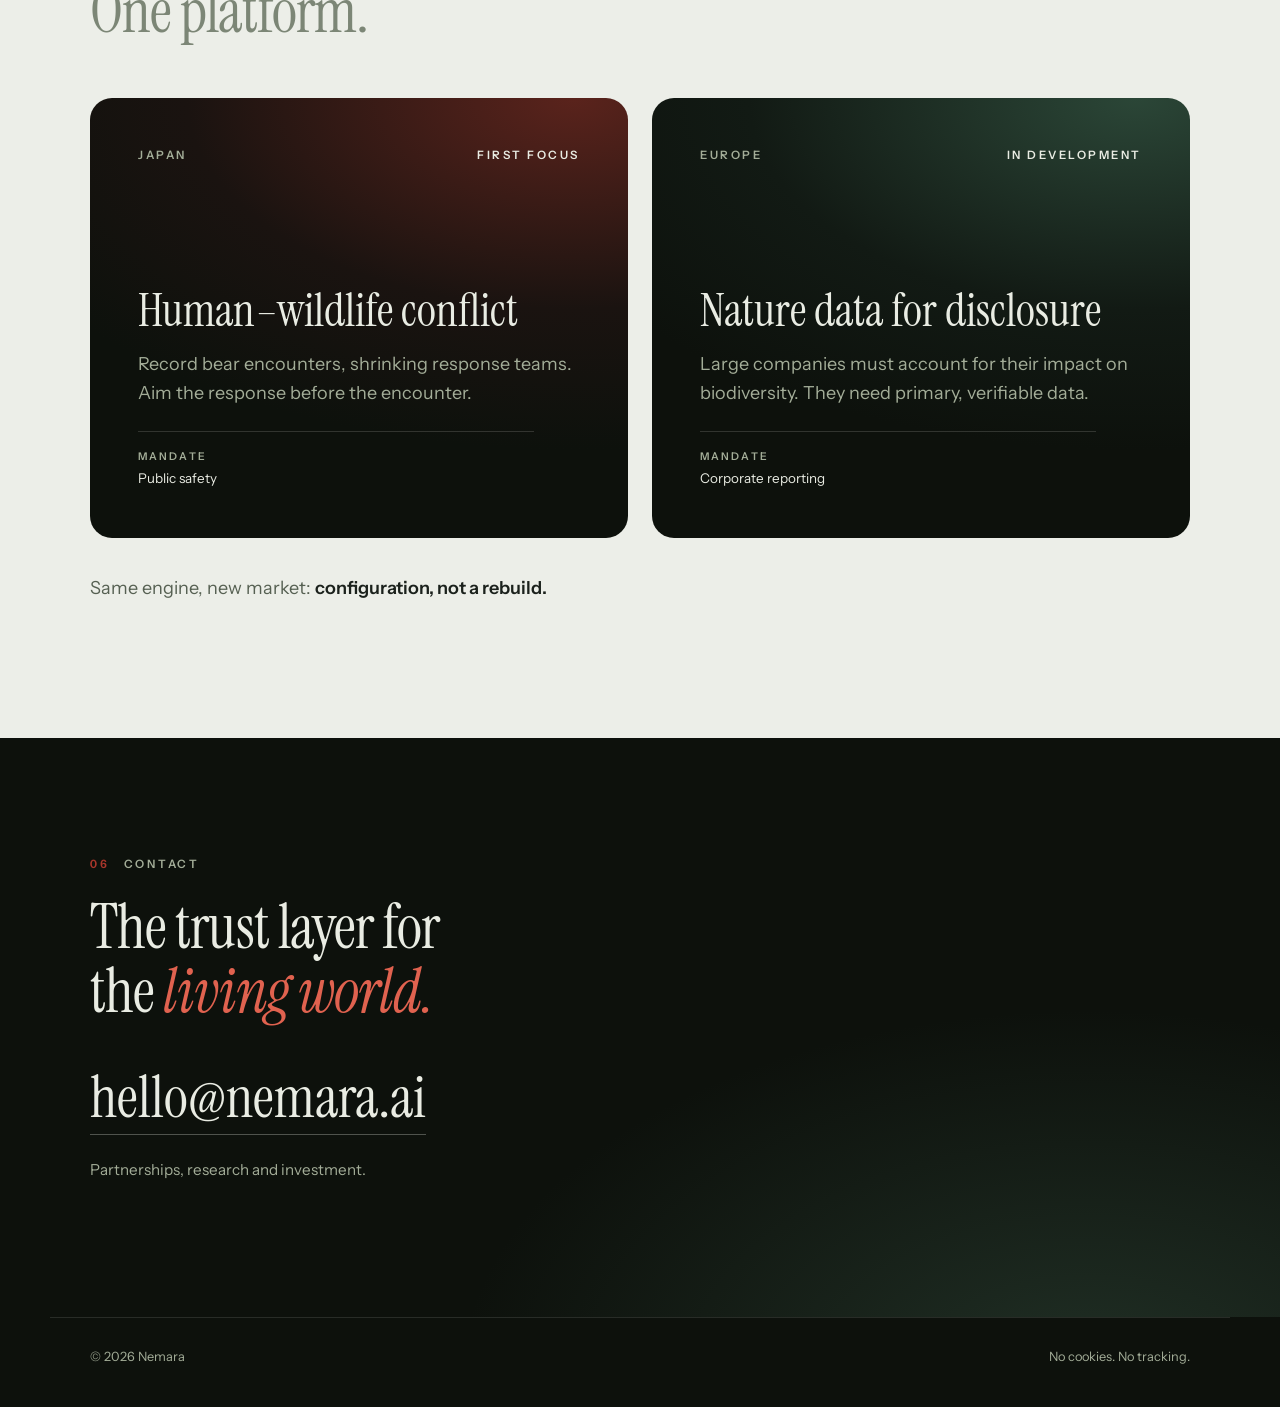
==== commit 8dc21870: "Hero: single refined crane, no red markers or concentric rings Red dots and ring patterns can read a" ====
--- a/docs/index.html
+++ b/docs/index.html
@@ -17,8 +17,8 @@
 <meta property="og:url" content="https://nemara.ai/">
 <link rel="icon" href="assets/favicon.svg" type="image/svg+xml">
 <link rel="preload" href="assets/fonts/instrument-serif-latin-400-normal.woff2" as="font" type="font/woff2" crossorigin>
-<link rel="stylesheet" href="assets/site.css">
-<script src="assets/site.js"></script>
+<link rel="stylesheet" href="assets/site.css?v=4">
+<script src="assets/site.js?v=4"></script>
 </head>
 <body>
 <a class="skip" href="#main">Skip to content</a>
@@ -38,7 +38,7 @@
 
 <main id="main">
   <div class="hero">
-    <canvas role="img" aria-label="An Asiatic black bear drawn as a network of data points, standing on a moving topographic map"></canvas>
+    <canvas role="img" aria-label="A red-crowned crane drawn as a network of data points, flying over a moving topographic map"></canvas>
     <div class="wrap">
       <p class="eyebrow">Nature risk intelligence</p>
       <h1>Intelligence for the <em>living world.</em></h1>
--- a/docs/assets/site.css
+++ b/docs/assets/site.css
@@ -190,9 +190,7 @@
 .market{position:relative;overflow:hidden;border-radius:22px;padding:clamp(28px,4vw,48px);min-height:440px;color:var(--on-night);
   display:flex;flex-direction:column;justify-content:flex-end;isolation:isolate}
 .market::before{content:"";position:absolute;inset:0;z-index:-1;
-  background:
-    repeating-radial-gradient(circle at var(--cx) var(--cy), transparent 0 26px, rgba(233,236,227,.07) 26px 27px),
-    var(--bg)}
+  background:var(--bg)}
 .market.jp{--bg:radial-gradient(120% 80% at 90% 0%,#5A231C 0%,#1A1310 60%,#0D110C 100%);--cx:82%;--cy:18%}
 .market.eu{--bg:radial-gradient(120% 80% at 90% 0%,#2B4637 0%,#121A14 60%,#0D110C 100%);--cx:78%;--cy:24%}
 .market .where{font-size:.72rem;font-weight:600;letter-spacing:.22em;text-transform:uppercase;color:var(--on-night-muted);
@@ -211,8 +209,7 @@
 .closing{background:var(--night);color:var(--on-night);border-top:0;overflow:hidden;isolation:isolate}
 .closing::before{content:"";position:absolute;inset:0;z-index:-1;opacity:.9;
   background:
-    repeating-radial-gradient(circle at 85% 120%, transparent 0 34px, rgba(233,236,227,.06) 34px 35px),
-    radial-gradient(70% 90% at 85% 110%, rgba(168,54,43,.35), transparent 70%)}
+    radial-gradient(70% 90% at 85% 110%, rgba(60,91,73,.45), transparent 70%)}
 .closing .statement{color:var(--on-night);max-width:16ch}
 html[lang="ja"] .closing .statement{max-width:20em}
 .closing .statement em{color:var(--ember)}
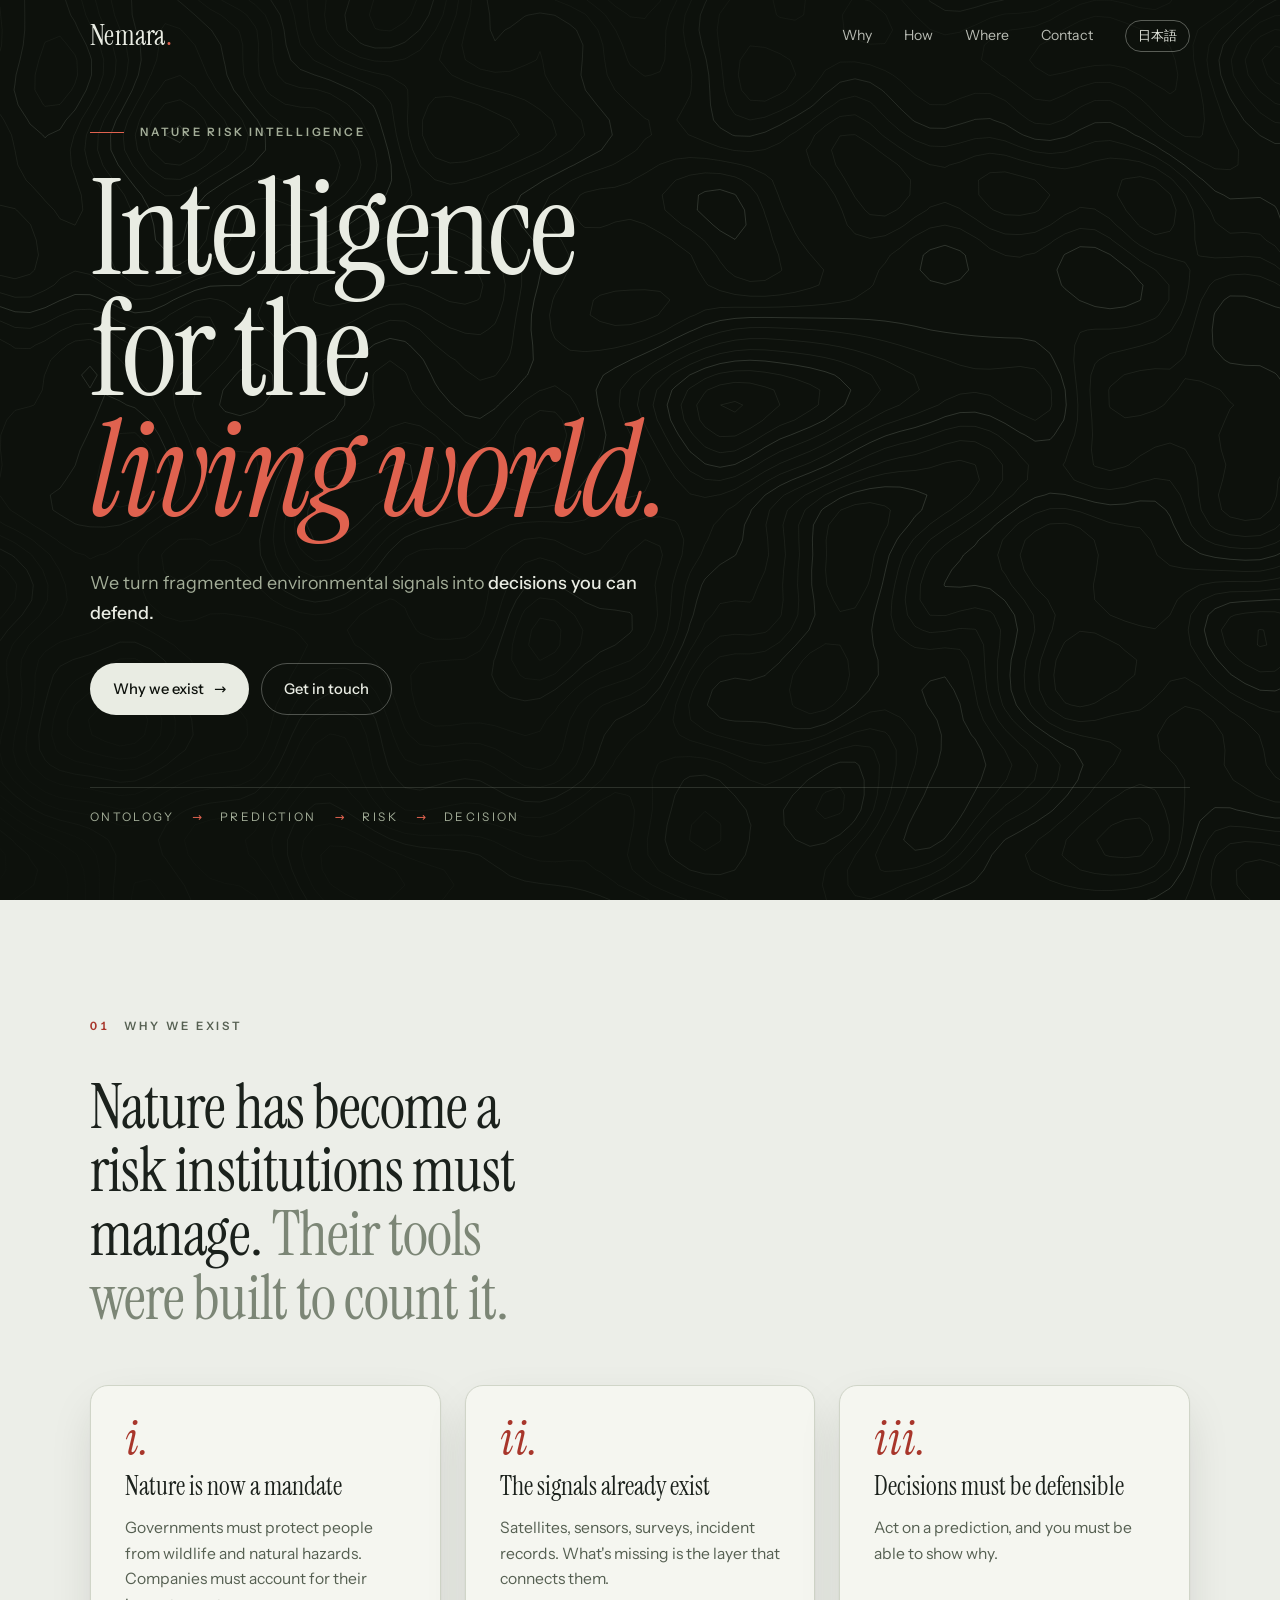
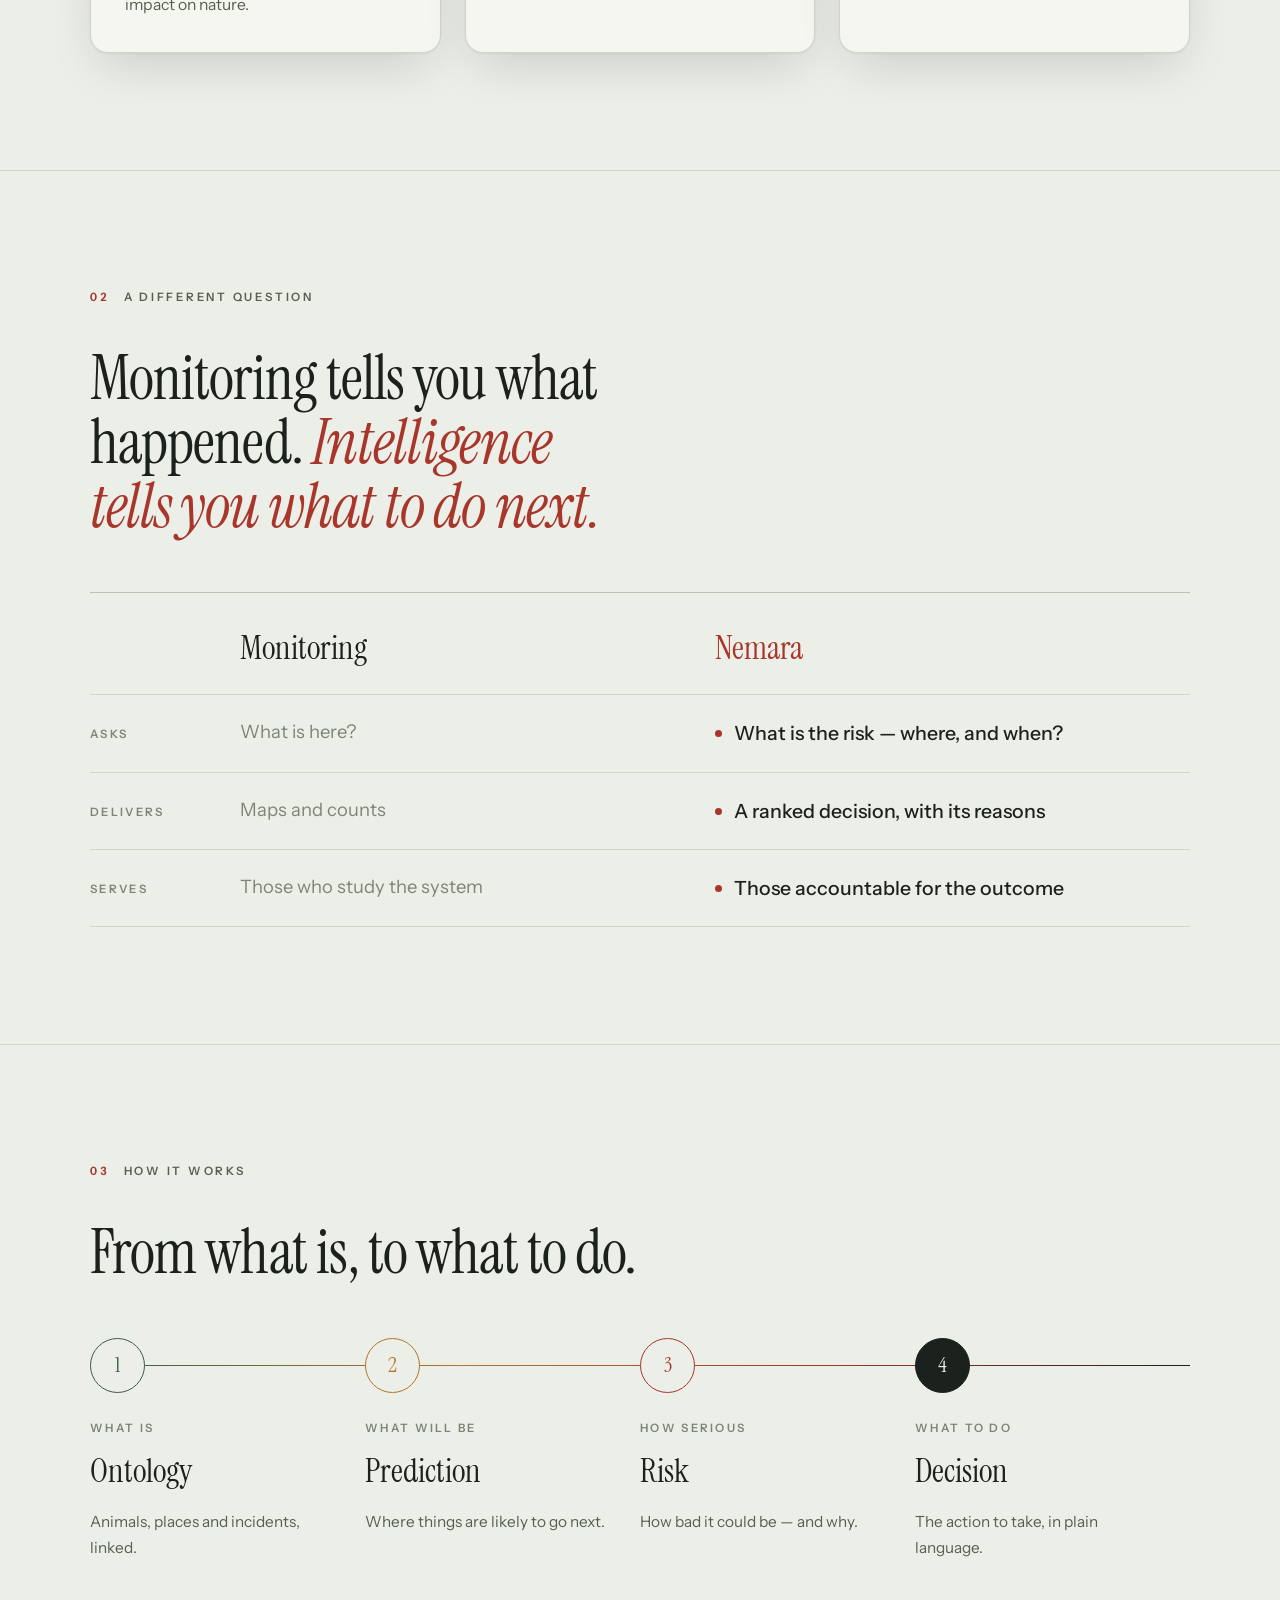
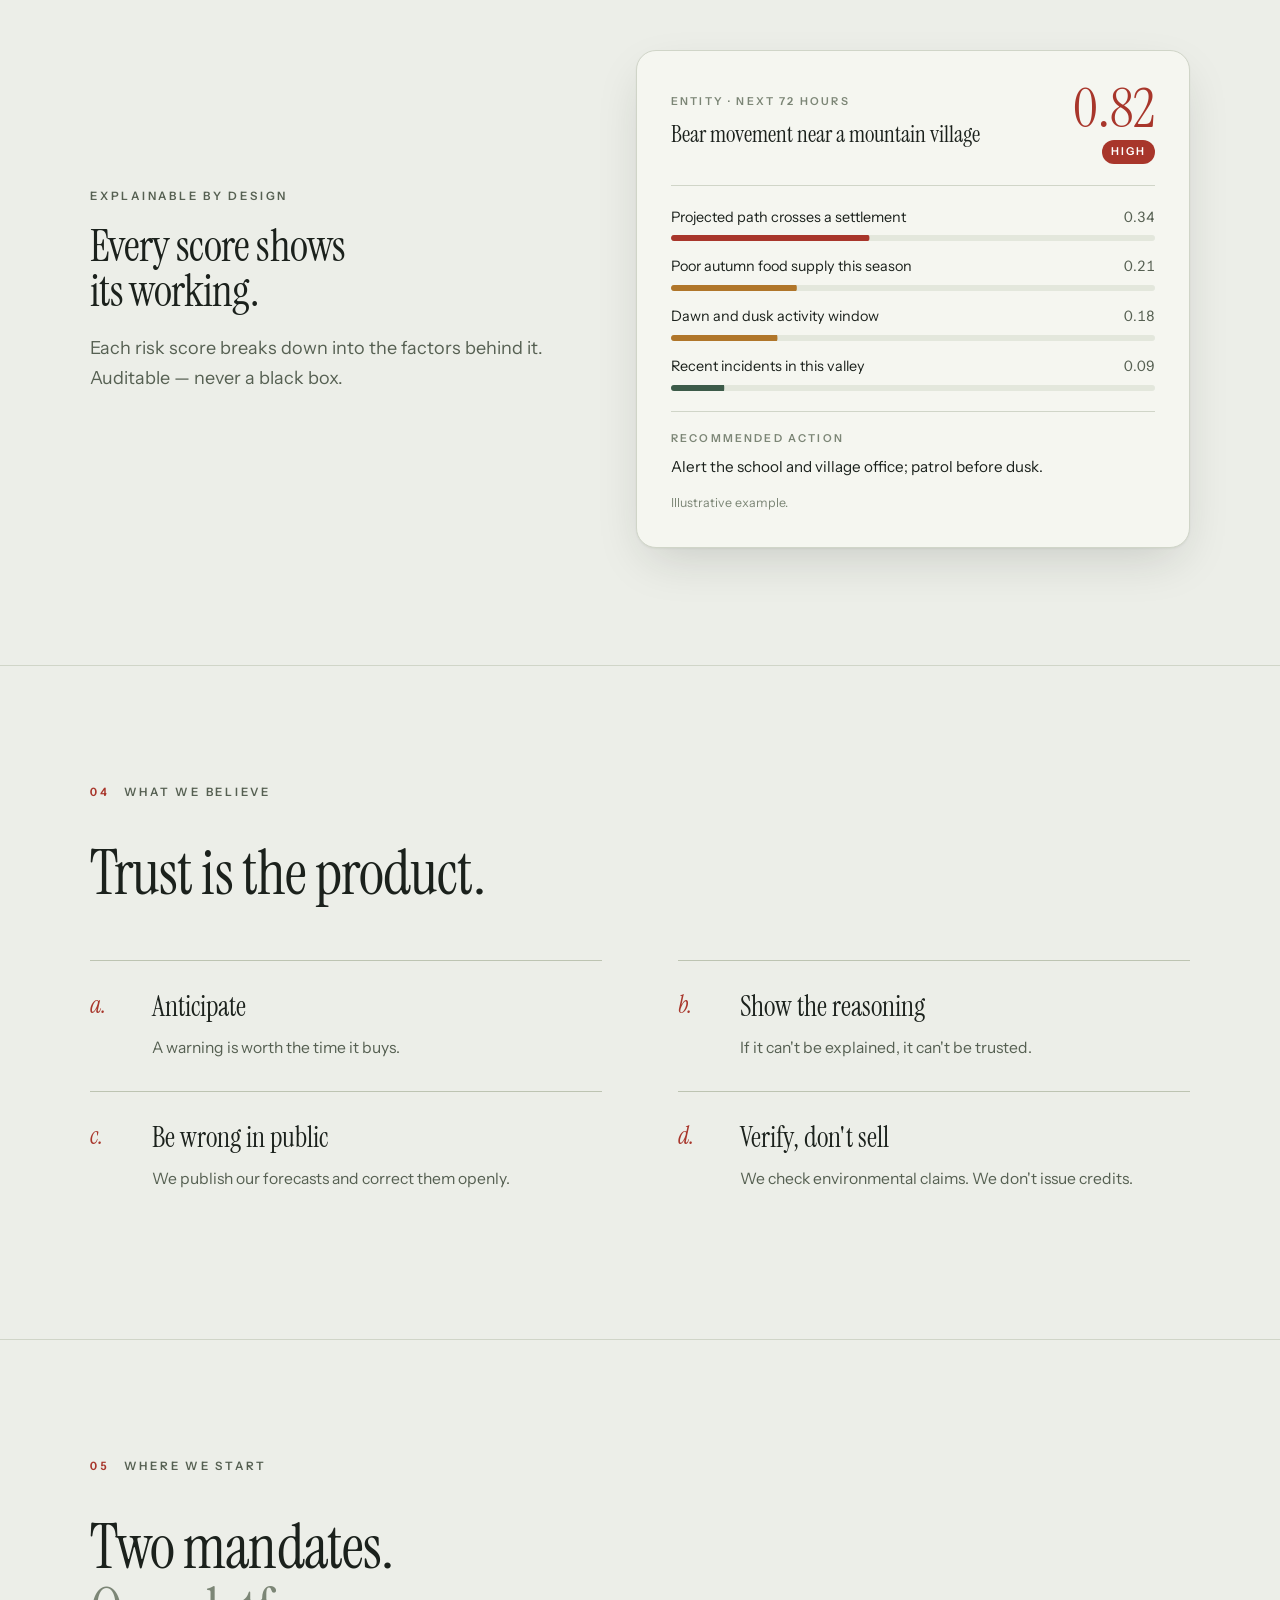
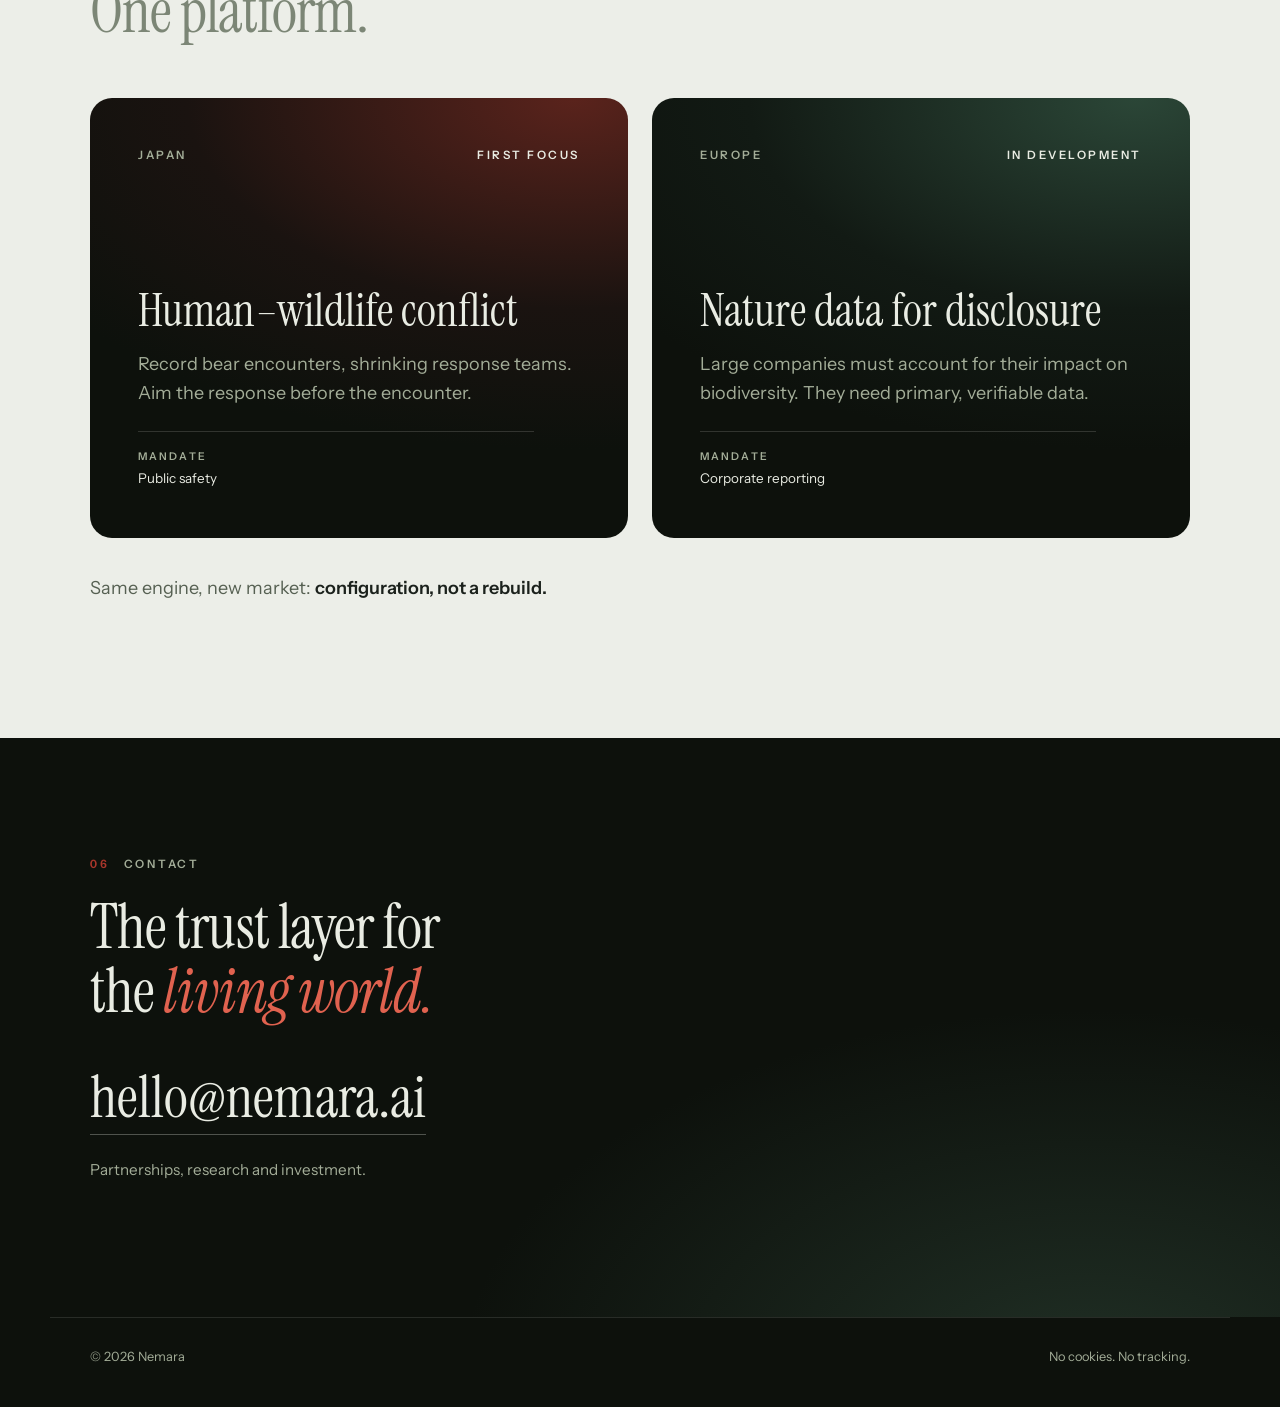
==== commit f30dcf46: "Hero: remove the crane; keep only the moving contour background Co-Authored-By: Claude Opus 5.5 <nor" ====
--- a/docs/index.html
+++ b/docs/index.html
@@ -17,8 +17,8 @@
 <meta property="og:url" content="https://nemara.ai/">
 <link rel="icon" href="assets/favicon.svg" type="image/svg+xml">
 <link rel="preload" href="assets/fonts/instrument-serif-latin-400-normal.woff2" as="font" type="font/woff2" crossorigin>
-<link rel="stylesheet" href="assets/site.css?v=4">
-<script src="assets/site.js?v=4"></script>
+<link rel="stylesheet" href="assets/site.css?v=5">
+<script src="assets/site.js?v=5"></script>
 </head>
 <body>
 <a class="skip" href="#main">Skip to content</a>
@@ -38,7 +38,7 @@
 
 <main id="main">
   <div class="hero">
-    <canvas role="img" aria-label="A red-crowned crane drawn as a network of data points, flying over a moving topographic map"></canvas>
+    <canvas aria-hidden="true"></canvas>
     <div class="wrap">
       <p class="eyebrow">Nature risk intelligence</p>
       <h1>Intelligence for the <em>living world.</em></h1>
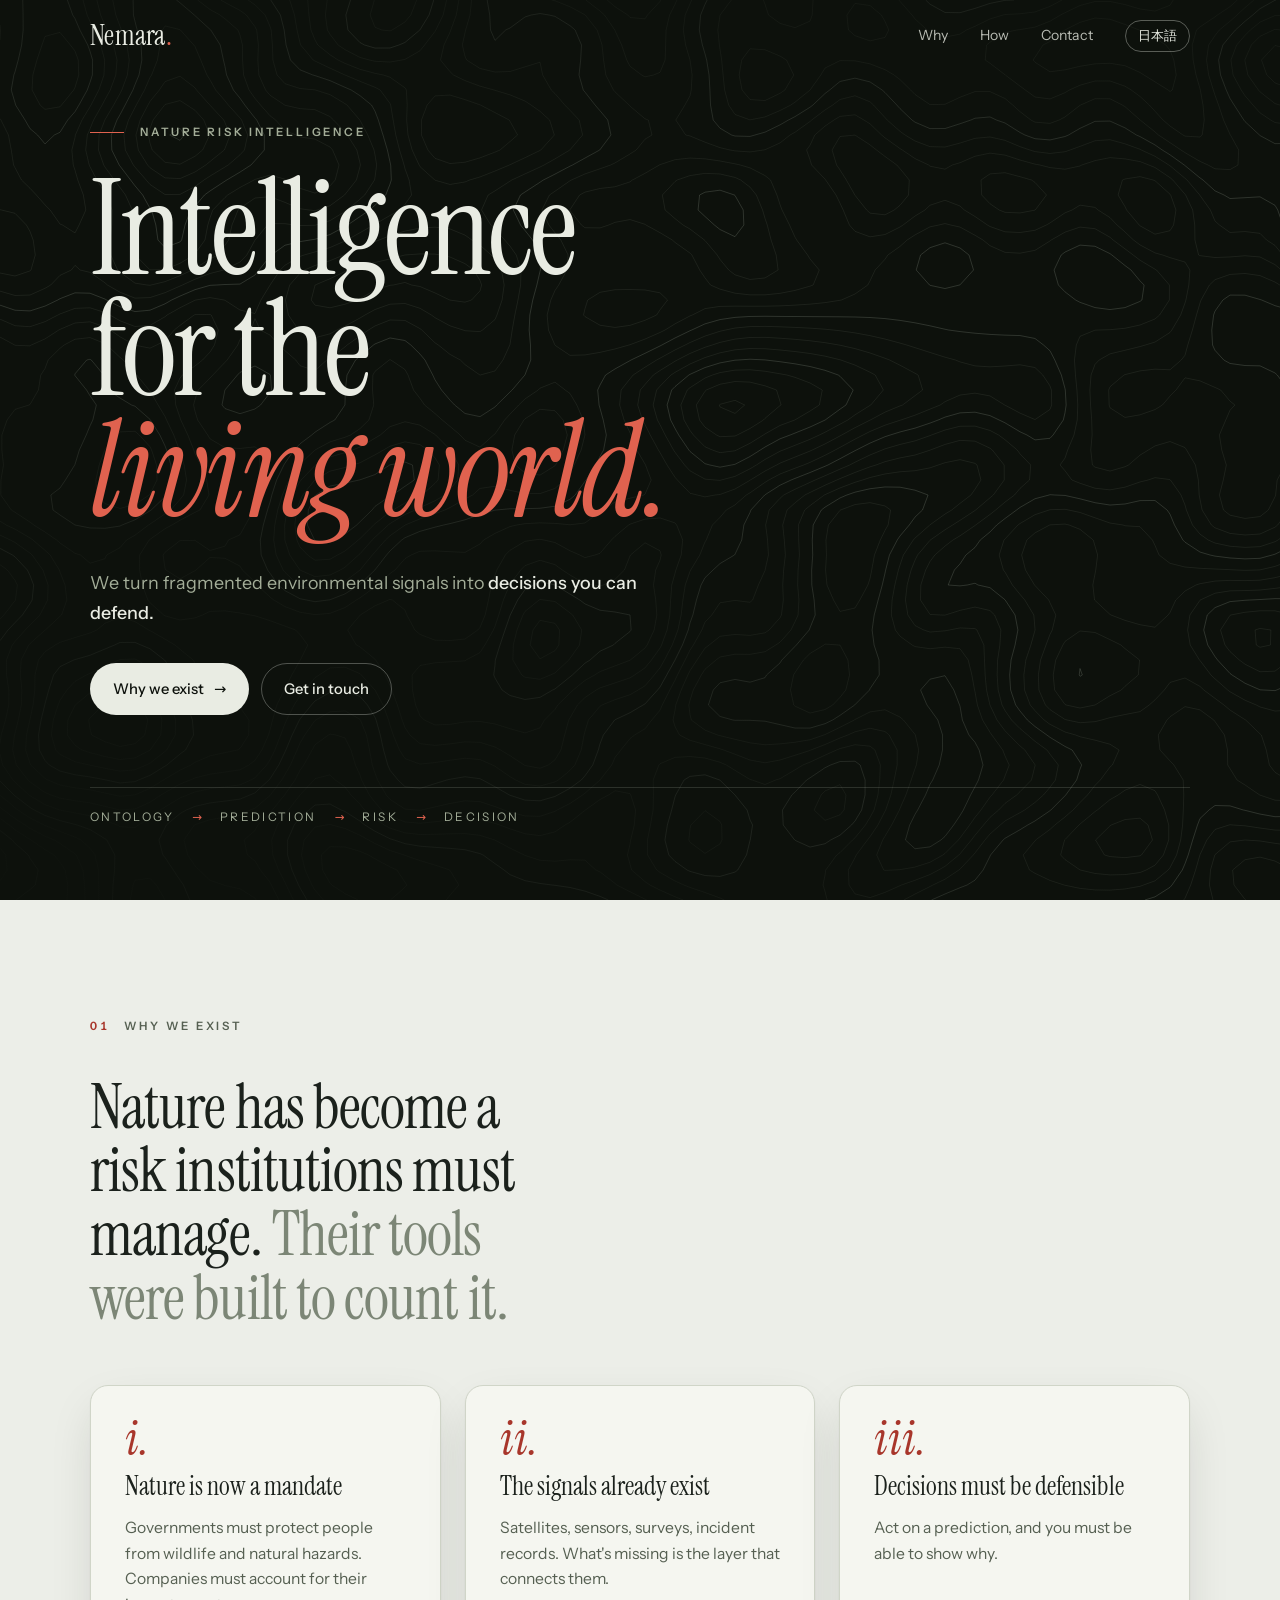
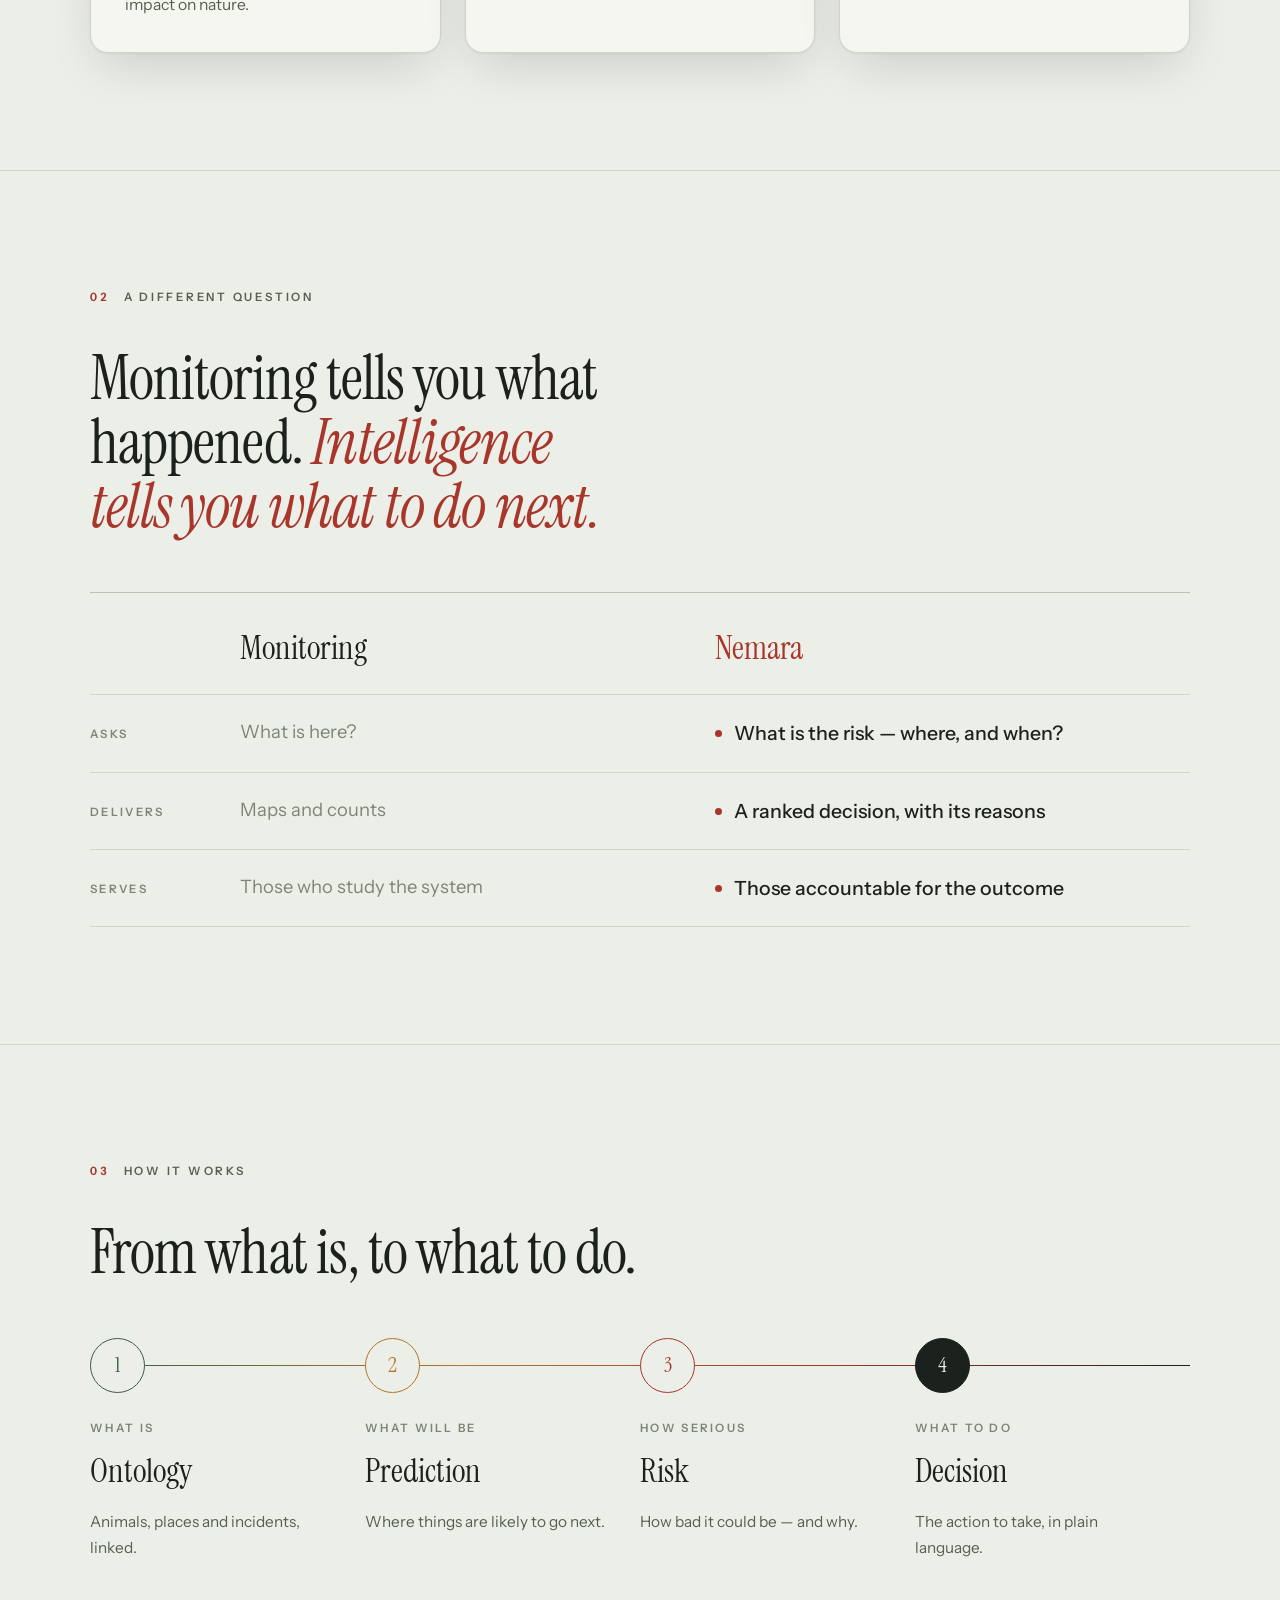
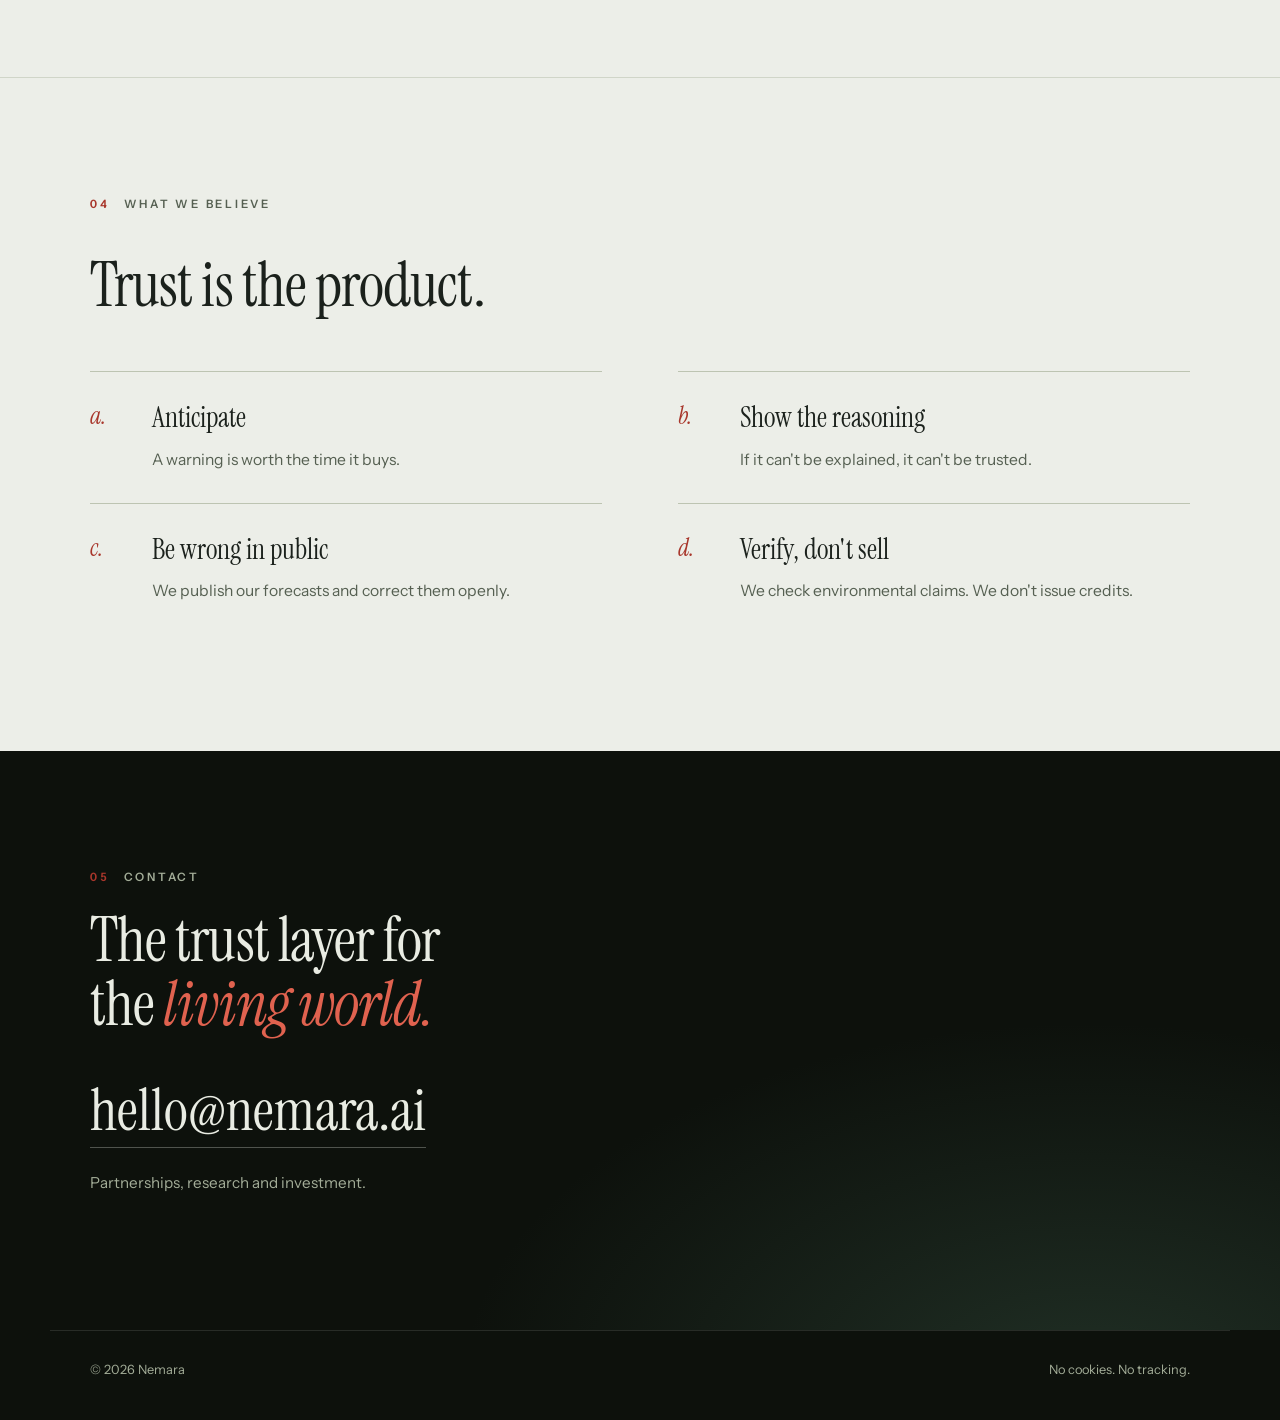
==== commit a197b304: "Remove the explainable-score example and the two-markets section Co-Authored-By: Claude Opus 5.5 <no" ====
--- a/docs/index.html
+++ b/docs/index.html
@@ -17,8 +17,8 @@
 <meta property="og:url" content="https://nemara.ai/">
 <link rel="icon" href="assets/favicon.svg" type="image/svg+xml">
 <link rel="preload" href="assets/fonts/instrument-serif-latin-400-normal.woff2" as="font" type="font/woff2" crossorigin>
-<link rel="stylesheet" href="assets/site.css?v=5">
-<script src="assets/site.js?v=5"></script>
+<link rel="stylesheet" href="assets/site.css?v=6">
+<script src="assets/site.js?v=6"></script>
 </head>
 <body>
 <a class="skip" href="#main">Skip to content</a>
@@ -29,7 +29,6 @@
     <nav class="links" aria-label="Main">
       <a href="#why">Why</a>
       <a href="#how">How</a>
-      <a href="#where">Where</a>
       <a href="#contact">Contact</a>
       <a class="lang" href="ja/" hreflang="ja" lang="ja">日本語</a>
     </nav>
@@ -122,28 +121,6 @@
           <p>The action to take, in plain language.</p></div>
       </div>
 
-      <div class="explain">
-        <div class="reveal">
-          <p class="eyebrow">Explainable by design</p>
-          <h3 class="statement" style="font-size:clamp(1.9rem,3.4vw,2.8rem);margin:14px 0 20px">Every score shows its working.</h3>
-          <p class="prose">Each risk score breaks down into the factors behind it. Auditable — never a black box.</p>
-        </div>
-        <figure class="card reveal d1" style="margin:0">
-          <div class="top">
-            <div><span class="tag">Entity · next 72 hours</span>
-              <div class="ent">Bear movement near a mountain village</div></div>
-            <div class="score"><div class="v">0.82</div><span class="band">High</span></div>
-          </div>
-          <ul class="factors">
-            <li><span>Projected path crosses a settlement</span><span class="n">0.34</span><span class="bar"><i style="--w:.41"></i></span></li>
-            <li><span>Poor autumn food supply this season</span><span class="n">0.21</span><span class="bar"><i style="--w:.26;--c:var(--surge)"></i></span></li>
-            <li><span>Dawn and dusk activity window</span><span class="n">0.18</span><span class="bar"><i style="--w:.22;--c:var(--surge)"></i></span></li>
-            <li><span>Recent incidents in this valley</span><span class="n">0.09</span><span class="bar"><i style="--w:.11;--c:var(--pine)"></i></span></li>
-          </ul>
-          <div class="action"><b>Recommended action</b>Alert the school and village office; patrol before dusk.</div>
-          <figcaption class="illus">Illustrative example.</figcaption>
-        </figure>
-      </div>
     </div>
   </section>
 
@@ -166,33 +143,9 @@
     </div>
   </section>
 
-  <section id="where">
-    <div class="wrap">
-      <div class="head">
-        <p class="eyebrow"><span class="no">05</span>Where we start</p>
-        <h2 class="statement reveal">Two mandates. <span class="soft">One platform.</span></h2>
-      </div>
-      <div class="markets">
-        <article class="market jp reveal">
-          <div class="where"><span>Japan</span><span class="st">First focus</span></div>
-          <h3>Human–wildlife conflict</h3>
-          <p>Record bear encounters, shrinking response teams. Aim the response before the encounter.</p>
-          <p class="mandate"><b>Mandate</b>Public safety</p>
-        </article>
-        <article class="market eu reveal d1">
-          <div class="where"><span>Europe</span><span class="st">In development</span></div>
-          <h3>Nature data for disclosure</h3>
-          <p>Large companies must account for their impact on biodiversity. They need primary, verifiable data.</p>
-          <p class="mandate"><b>Mandate</b>Corporate reporting</p>
-        </article>
-      </div>
-      <p class="oneplatform reveal">Same engine, new market: <strong>configuration, not a rebuild.</strong></p>
-    </div>
-  </section>
-
   <section id="contact" class="closing">
     <div class="wrap">
-      <p class="eyebrow"><span class="no">06</span>Contact</p>
+      <p class="eyebrow"><span class="no">05</span>Contact</p>
       <h2 class="statement reveal" style="margin-top:22px">The trust layer for the <em>living world.</em></h2>
       <a class="mail reveal" href="mailto:hello@nemara.ai">hello@nemara.ai</a>
       <p class="note">Partnerships, research and investment.</p>
--- a/docs/assets/site.css
+++ b/docs/assets/site.css
@@ -155,28 +155,6 @@
 html[lang="ja"] .step h3{font-size:1.4rem}
 .step p{color:var(--muted);font-size:.96rem;margin:0}
 
-/* Illustrative explainable score */
-.explain{display:grid;grid-template-columns:1fr 1.15fr;gap:clamp(28px,5vw,72px);align-items:center;margin-top:clamp(64px,10vh,110px)}
-.card{background:var(--surface);border:1px solid var(--hairline);border-radius:20px;padding:clamp(22px,3vw,34px);box-shadow:var(--shadow)}
-.card .top{display:flex;justify-content:space-between;align-items:flex-start;gap:16px;padding-bottom:20px;
-  border-bottom:1px solid var(--hairline)}
-.card .tag{font-size:.68rem;font-weight:600;letter-spacing:.2em;text-transform:uppercase;color:var(--faint)}
-.card .ent{font-family:var(--display);font-size:1.45rem;line-height:1.15;margin-top:6px}
-.score{text-align:right}
-.score .v{font-family:'Instrument Serif',Georgia,serif;font-size:3.4rem;line-height:.9;color:var(--critical)}
-.score .band{display:inline-block;margin-top:6px;font-size:.68rem;font-weight:600;letter-spacing:.18em;text-transform:uppercase;
-  color:#fff;background:var(--critical);padding:3px 9px;border-radius:999px}
-.factors{list-style:none;margin:0;padding:20px 0;display:flex;flex-direction:column;gap:14px}
-.factors li{display:grid;grid-template-columns:1fr auto;gap:6px 14px;font-size:.9rem}
-.factors .bar{grid-column:1 / -1;height:6px;border-radius:999px;background:var(--surface-2);overflow:hidden}
-.factors .bar i{display:block;height:100%;border-radius:999px;background:var(--c,var(--critical));
-  transform-origin:left;transform:scaleX(var(--w));transition:transform 1.2s cubic-bezier(.2,.7,.2,1)}
-.js .card:not(.in) .factors .bar i{transform:scaleX(0)}
-.factors .n{font-variant-numeric:tabular-nums;color:var(--muted)}
-.action{border-top:1px solid var(--hairline);padding-top:18px;font-size:.95rem}
-.action b{display:block;font-size:.68rem;font-weight:600;letter-spacing:.2em;text-transform:uppercase;color:var(--faint);margin-bottom:6px}
-.illus{margin-top:14px;font-size:.78rem;color:var(--faint)}
-
 /* Beliefs */
 .beliefs{display:grid;grid-template-columns:1fr 1fr;gap:0 clamp(32px,6vw,90px)}
 .belief{padding:30px 0;border-top:1px solid var(--hairline-strong);display:grid;grid-template-columns:52px 1fr;gap:4px 10px}
@@ -184,26 +162,6 @@
 .belief h3{font-size:clamp(1.5rem,2.2vw,1.9rem);line-height:1.15;margin-bottom:8px}
 html[lang="ja"] .belief h3{font-size:1.3rem;line-height:1.5}
 .belief p{grid-column:2;color:var(--muted);margin:0;font-size:.98rem}
-
-/* Where — two markets */
-.markets{display:grid;grid-template-columns:1fr 1fr;gap:clamp(16px,2vw,24px)}
-.market{position:relative;overflow:hidden;border-radius:22px;padding:clamp(28px,4vw,48px);min-height:440px;color:var(--on-night);
-  display:flex;flex-direction:column;justify-content:flex-end;isolation:isolate}
-.market::before{content:"";position:absolute;inset:0;z-index:-1;
-  background:var(--bg)}
-.market.jp{--bg:radial-gradient(120% 80% at 90% 0%,#5A231C 0%,#1A1310 60%,#0D110C 100%);--cx:82%;--cy:18%}
-.market.eu{--bg:radial-gradient(120% 80% at 90% 0%,#2B4637 0%,#121A14 60%,#0D110C 100%);--cx:78%;--cy:24%}
-.market .where{font-size:.72rem;font-weight:600;letter-spacing:.22em;text-transform:uppercase;color:var(--on-night-muted);
-  display:flex;justify-content:space-between;gap:12px;margin-bottom:auto;padding-bottom:40px}
-.market .where .st{color:var(--on-night)}
-.market h3{font-size:clamp(2rem,3.6vw,3rem);line-height:1.02;margin-bottom:16px}
-html[lang="ja"] .market h3{font-size:clamp(1.6rem,2.8vw,2.2rem);line-height:1.35}
-.market p{color:var(--on-night-muted);margin:0;max-width:44ch}
-html[lang="ja"] .market p{max-width:none}
-.market .mandate{margin-top:22px;padding-top:16px;border-top:1px solid rgba(233,236,227,.16);font-size:.84rem;color:var(--on-night)}
-.market .mandate b{display:block;font-size:.66rem;letter-spacing:.2em;text-transform:uppercase;color:var(--on-night-muted);font-weight:600;margin-bottom:2px}
-.oneplatform{margin-top:clamp(28px,4vh,40px);color:var(--muted);max-width:64ch}
-.oneplatform strong{color:var(--ink);font-weight:600}
 
 /* Closing */
 .closing{background:var(--night);color:var(--on-night);border-top:0;overflow:hidden;isolation:isolate}
@@ -235,11 +193,10 @@
   .shifts{grid-template-columns:1fr}
   .steps{grid-template-columns:1fr 1fr;row-gap:44px}
   .steps::before{display:none}
-  .explain,.markets,.beliefs{grid-template-columns:1fr}
+  .beliefs{grid-template-columns:1fr}
   .versus{grid-template-columns:1fr 1fr}
   .versus .k{grid-column:1 / -1;padding:18px 0 0;border-bottom:0}
   .versus .blank{display:none}
-  .market{min-height:380px}
 }
 @media (max-width:640px){
   body{font-size:17px}
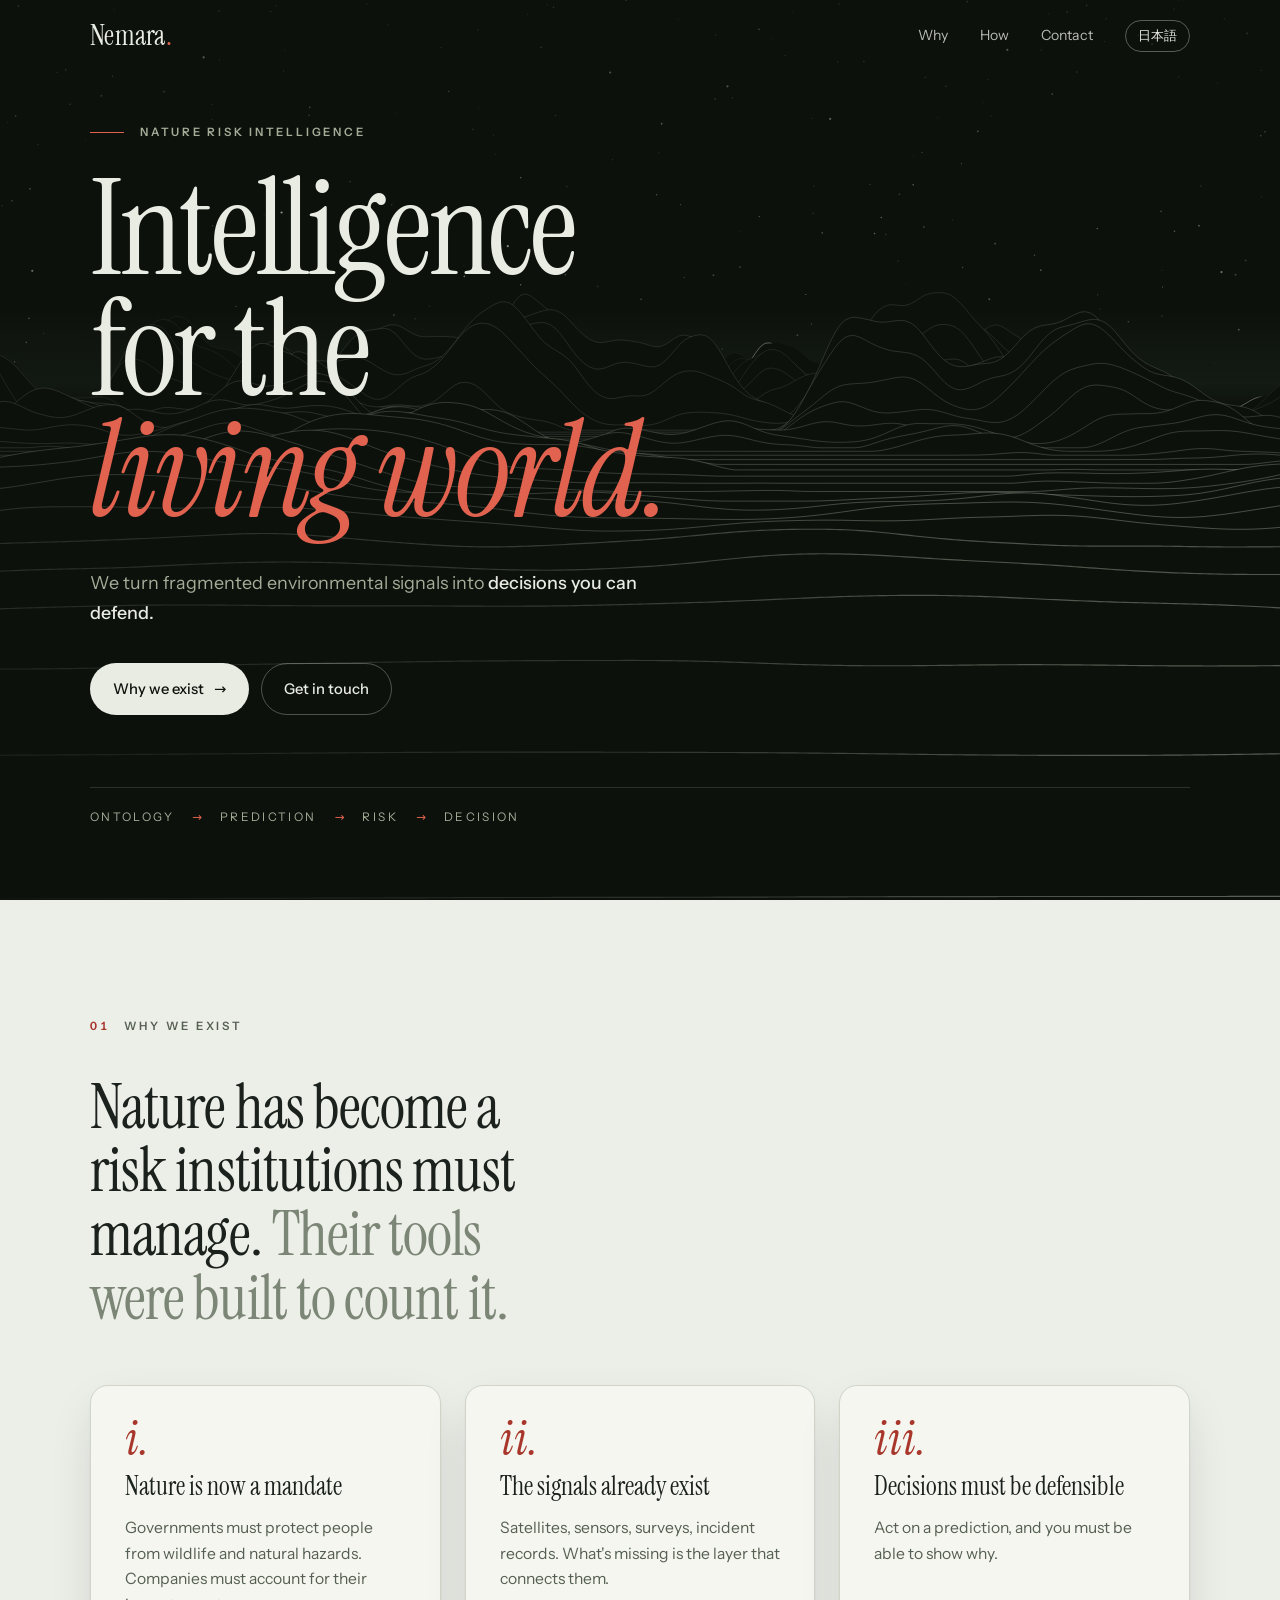
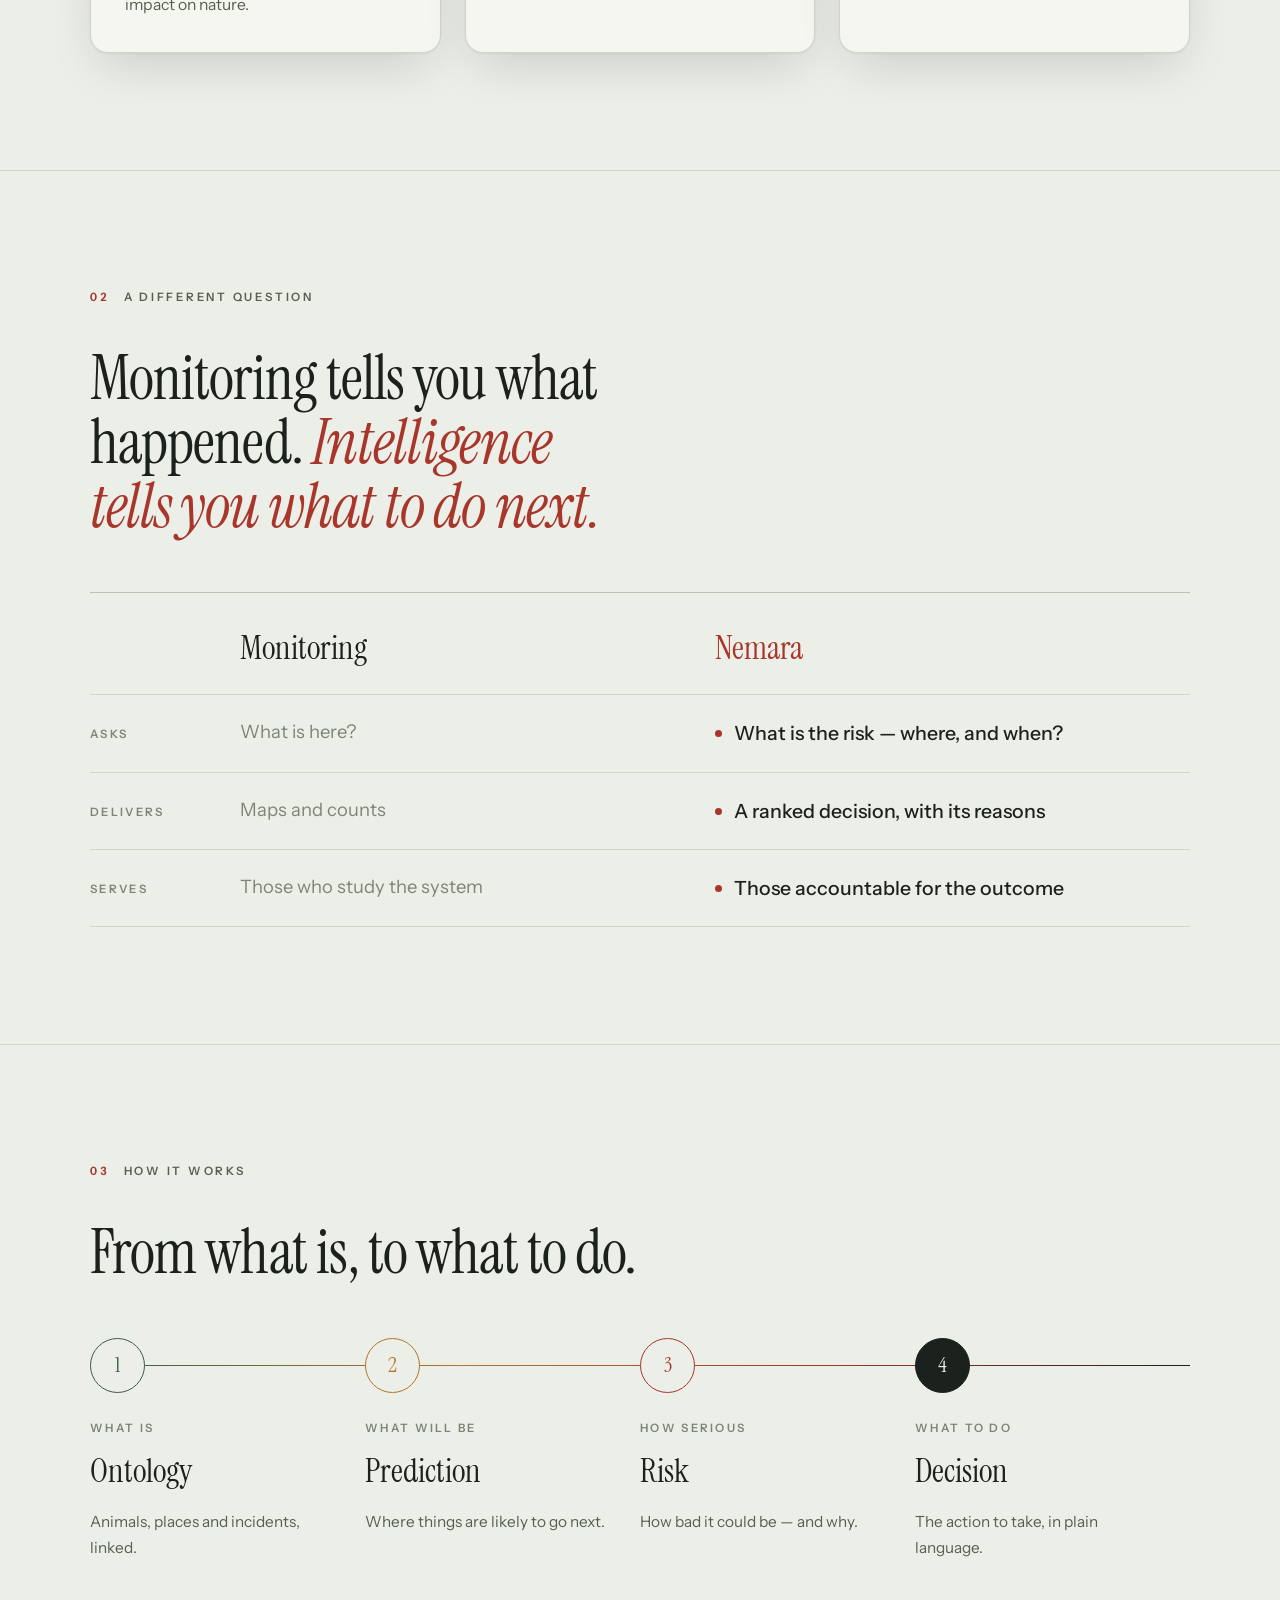
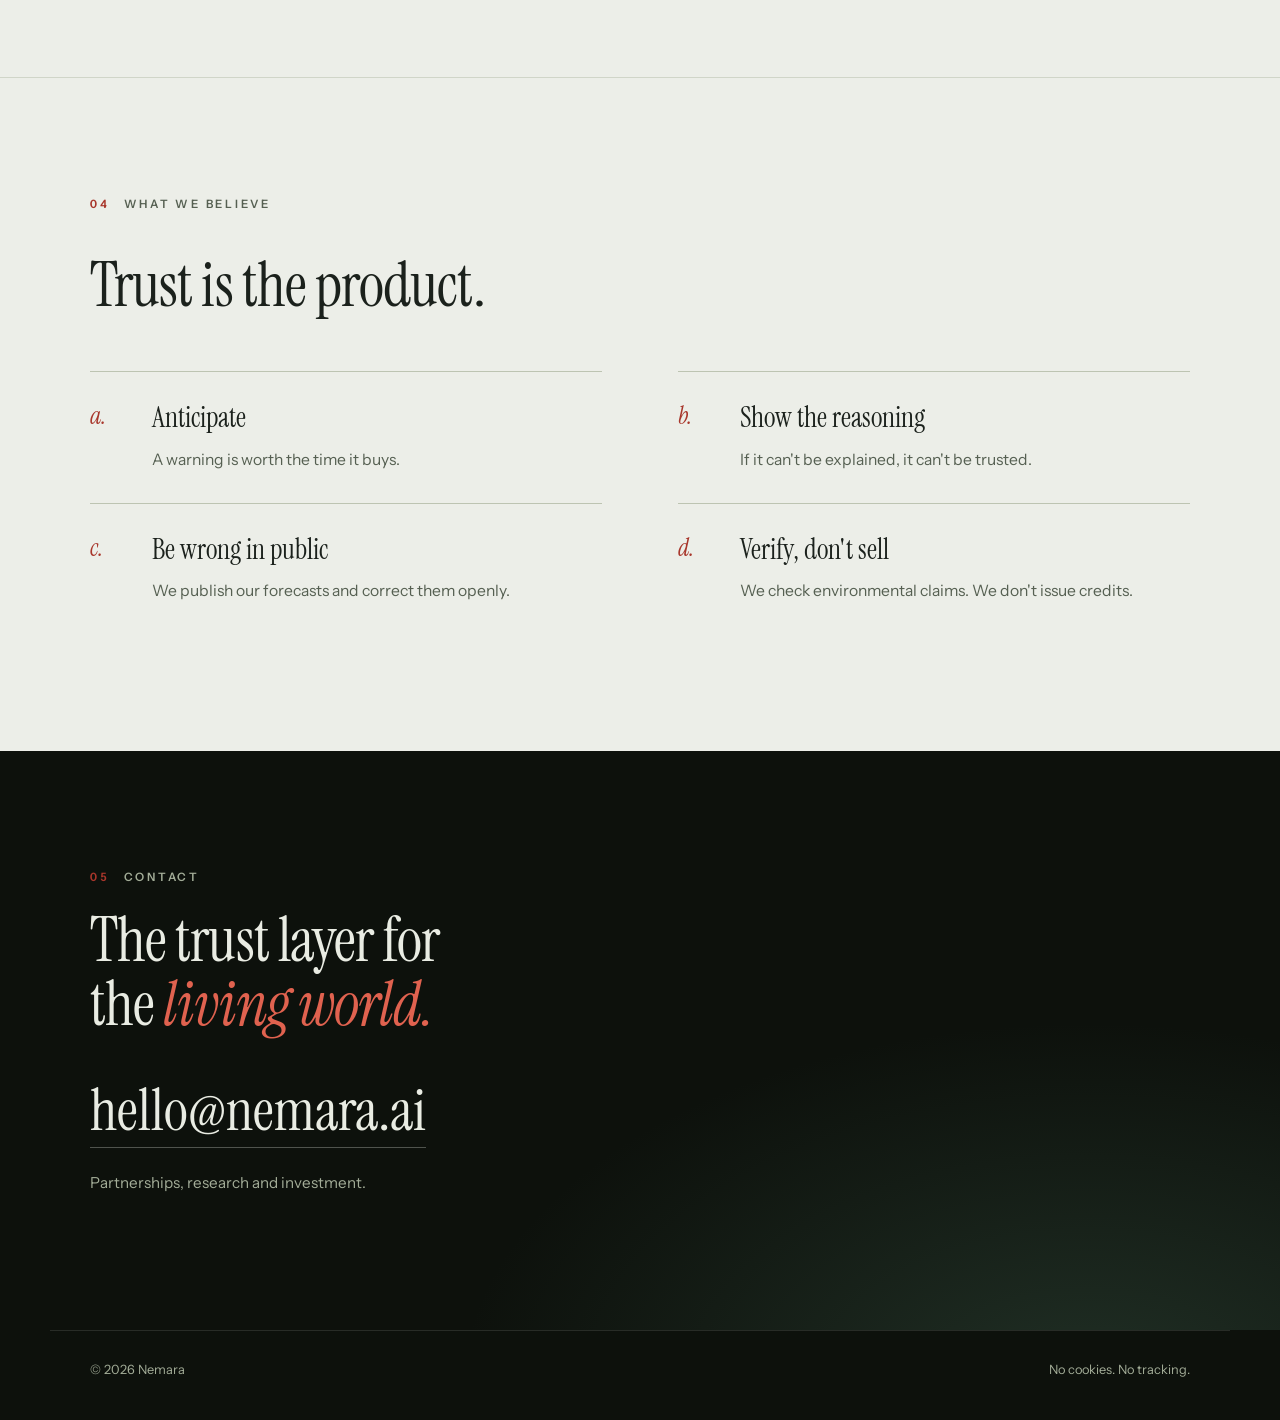
==== commit 3046dbfc: "Hero background: ridge-line mountain range at night with faint stars, slow parallax pan Replaces the" ====
--- a/docs/index.html
+++ b/docs/index.html
@@ -17,8 +17,8 @@
 <meta property="og:url" content="https://nemara.ai/">
 <link rel="icon" href="assets/favicon.svg" type="image/svg+xml">
 <link rel="preload" href="assets/fonts/instrument-serif-latin-400-normal.woff2" as="font" type="font/woff2" crossorigin>
-<link rel="stylesheet" href="assets/site.css?v=6">
-<script src="assets/site.js?v=6"></script>
+<link rel="stylesheet" href="assets/site.css?v=10">
+<script src="assets/site.js?v=10"></script>
 </head>
 <body>
 <a class="skip" href="#main">Skip to content</a>
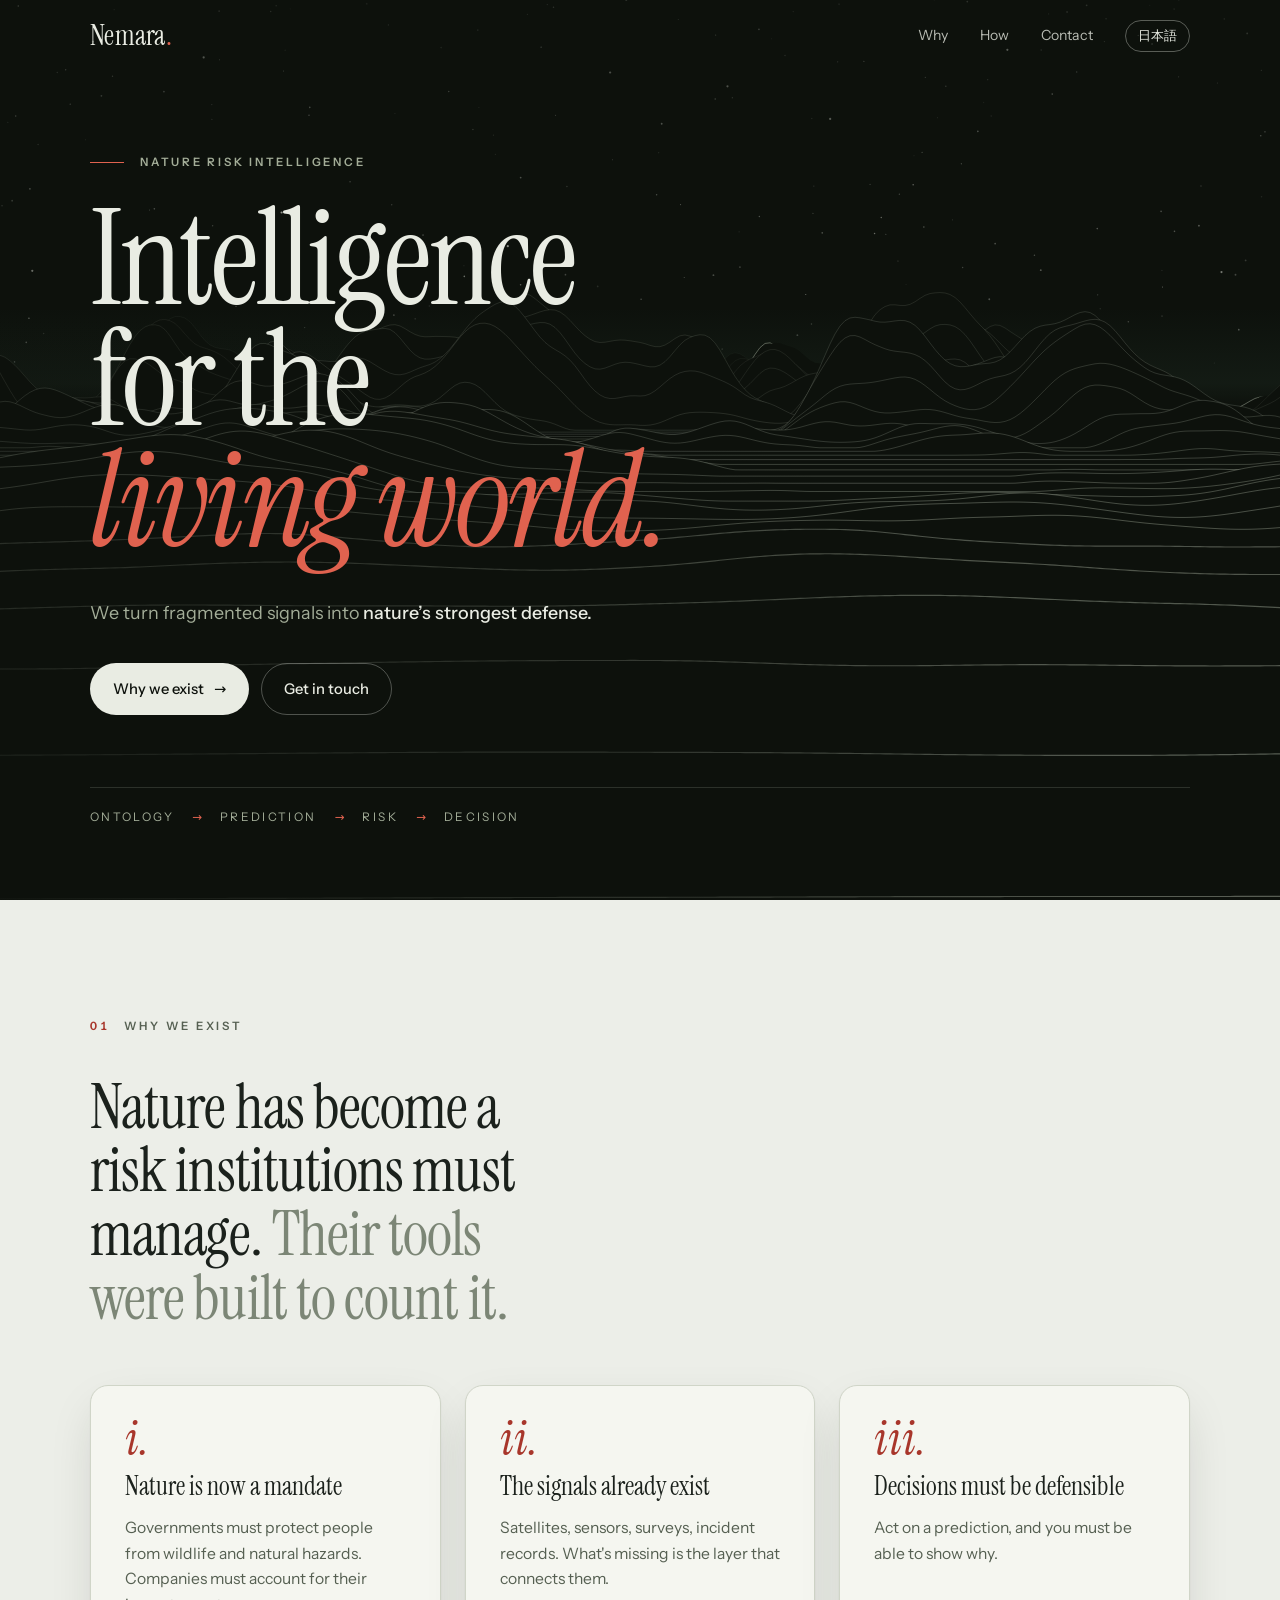
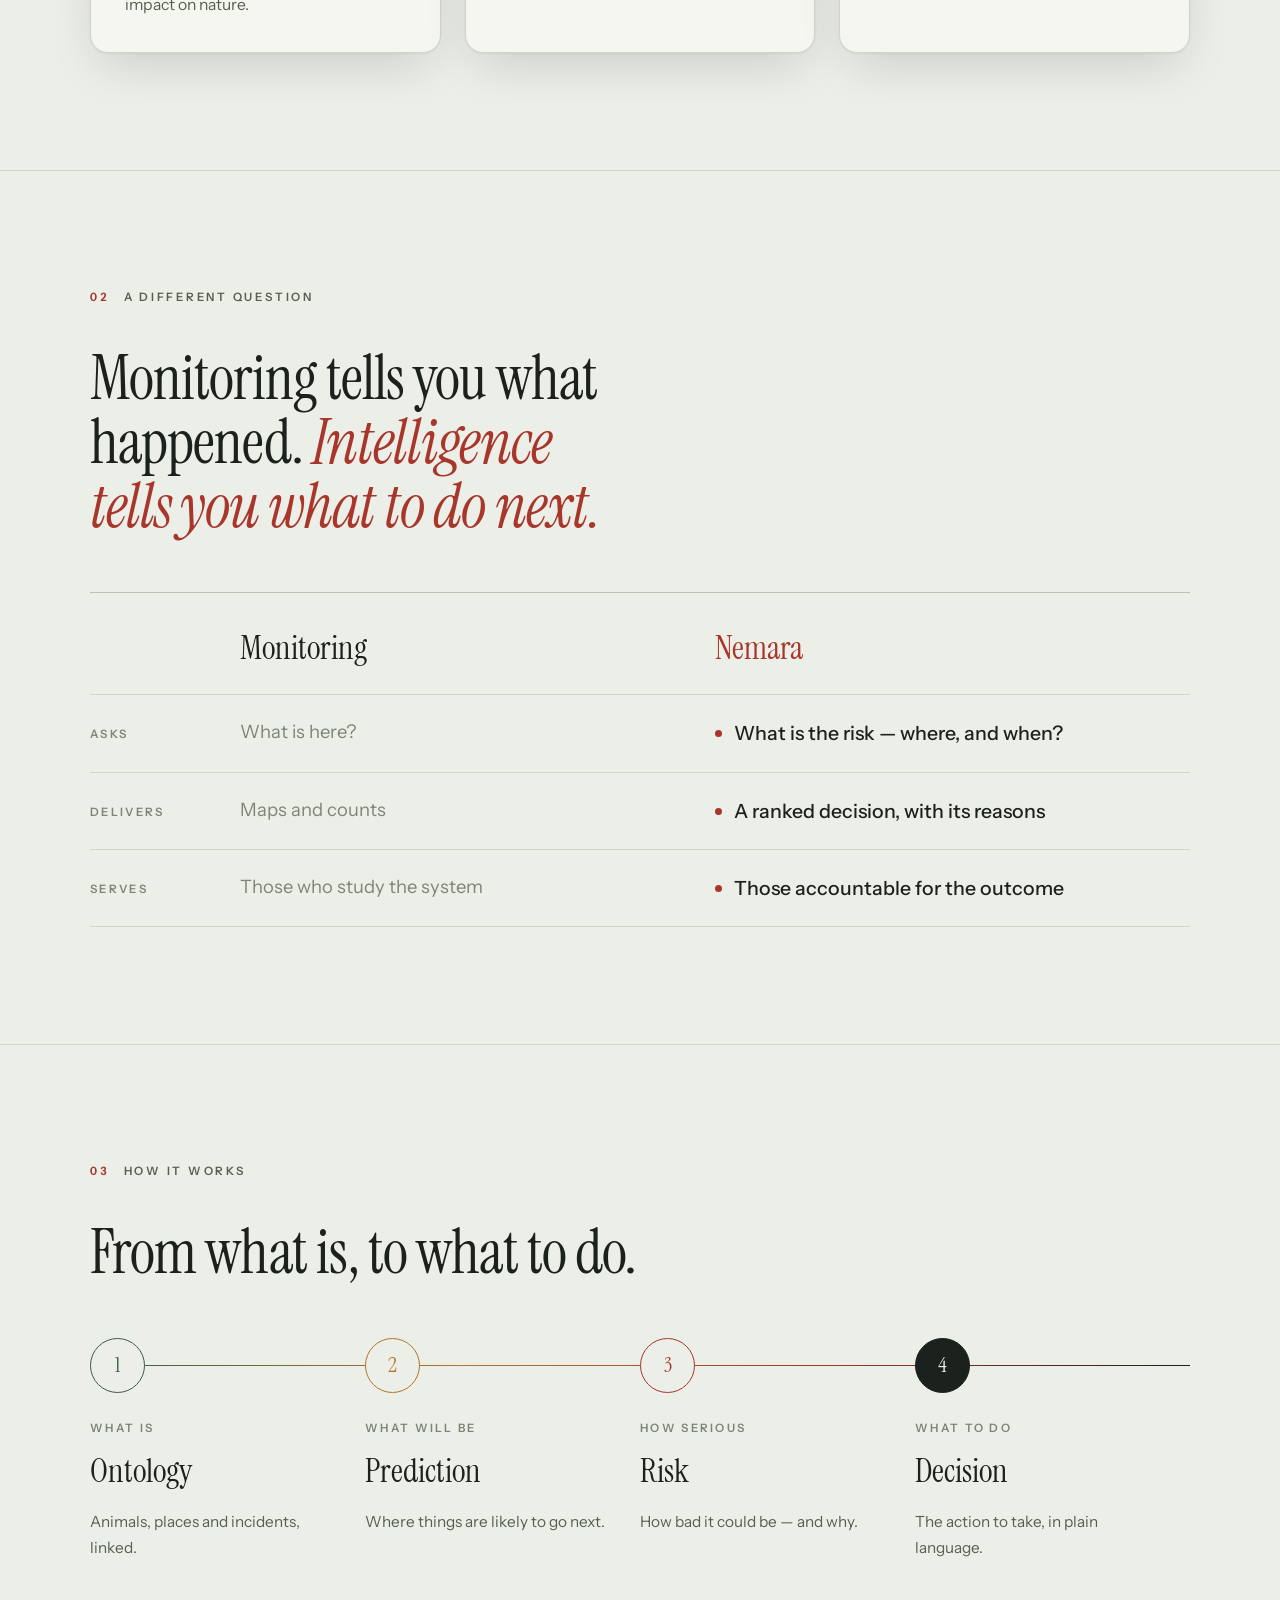
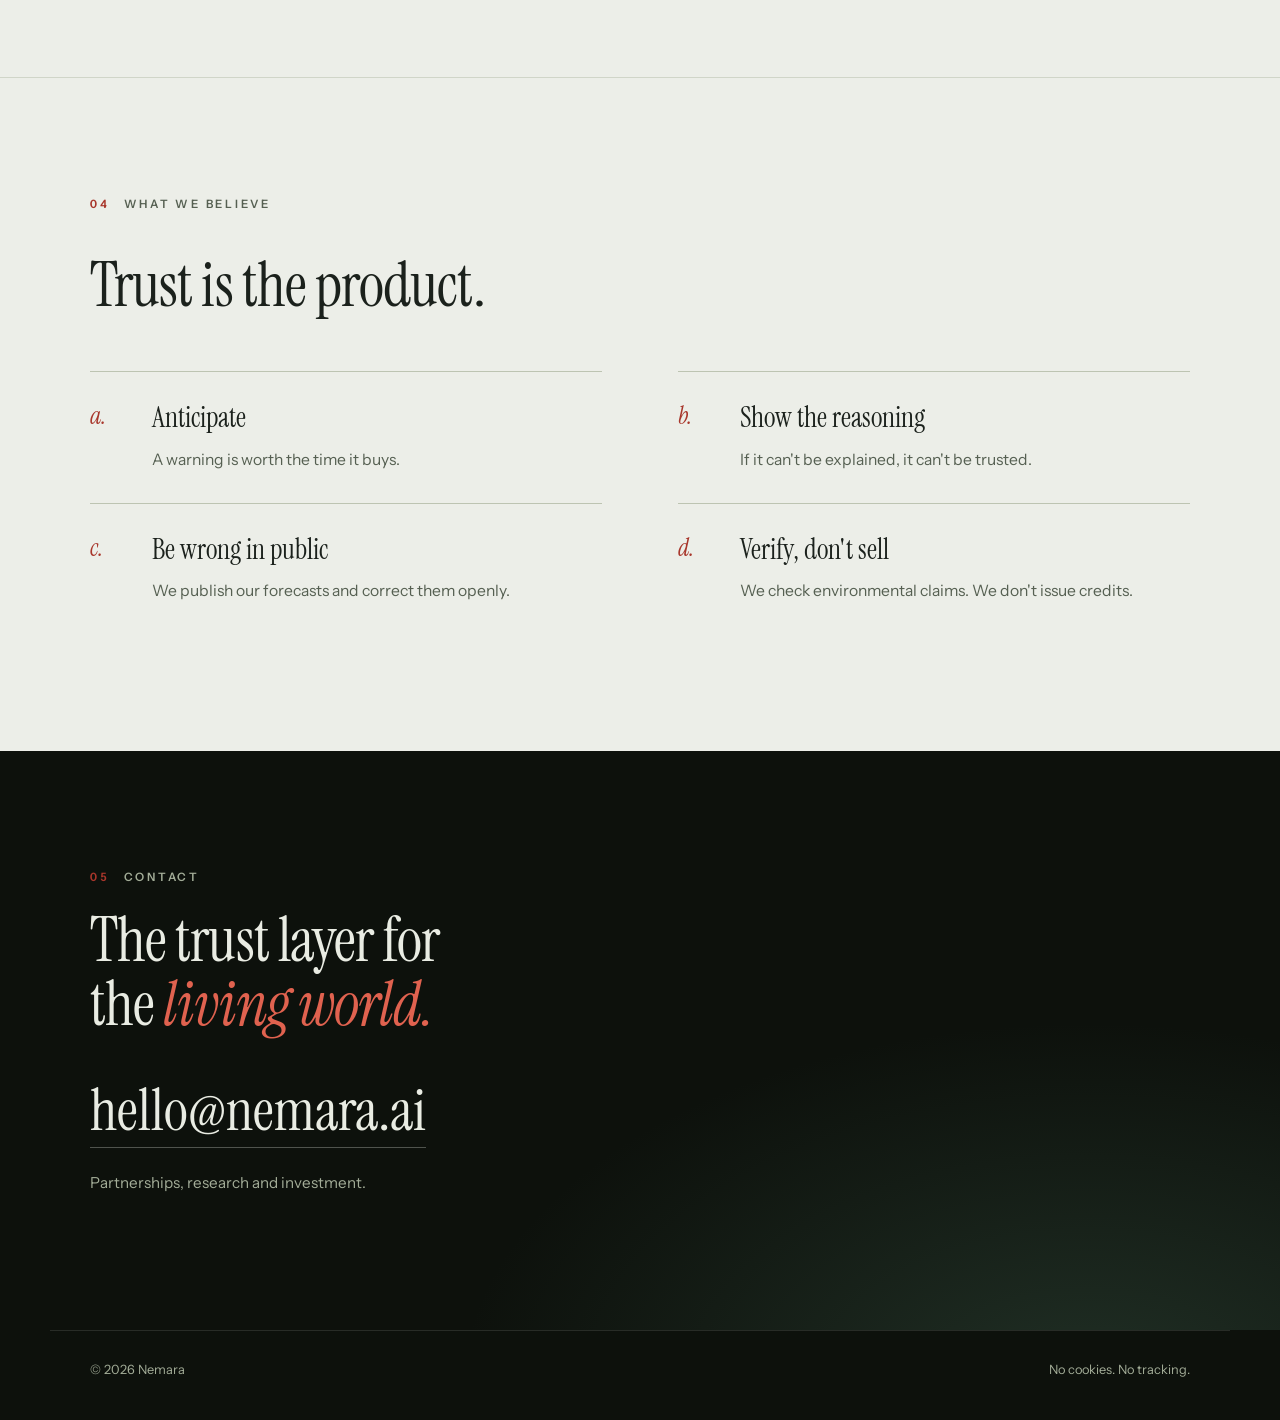
==== commit 8ea86b8f: "Tagline: 'We turn fragmented signals into nature's strongest defense.' Co-Authored-By: Claude Opus 5" ====
--- a/docs/index.html
+++ b/docs/index.html
@@ -4,7 +4,7 @@
 <meta charset="utf-8">
 <meta name="viewport" content="width=device-width, initial-scale=1">
 <title>Nemara — Nature Risk Intelligence</title>
-<meta name="description" content="Nemara turns fragmented environmental signals into decisions you can defend.">
+<meta name="description" content="Nemara turns fragmented signals into nature’s strongest defense.">
 <meta name="theme-color" content="#0D110C">
 <link rel="canonical" href="https://nemara.ai/">
 <link rel="alternate" hreflang="en" href="https://nemara.ai/">
@@ -13,7 +13,7 @@
 <meta property="og:type" content="website">
 <meta property="og:site_name" content="Nemara">
 <meta property="og:title" content="Nemara — Intelligence for the living world">
-<meta property="og:description" content="Turning fragmented environmental signals into decisions you can defend.">
+<meta property="og:description" content="Turning fragmented signals into nature’s strongest defense.">
 <meta property="og:url" content="https://nemara.ai/">
 <link rel="icon" href="assets/favicon.svg" type="image/svg+xml">
 <link rel="preload" href="assets/fonts/instrument-serif-latin-400-normal.woff2" as="font" type="font/woff2" crossorigin>
@@ -41,7 +41,7 @@
     <div class="wrap">
       <p class="eyebrow">Nature risk intelligence</p>
       <h1>Intelligence for the <em>living world.</em></h1>
-      <p class="sub">We turn fragmented environmental signals into <strong>decisions you can defend.</strong></p>
+      <p class="sub">We turn fragmented signals into <strong>nature’s strongest defense.</strong></p>
       <div class="cta">
         <a class="btn light" href="#why">Why we exist <span class="arr">→</span></a>
         <a class="btn ghost" href="#contact">Get in touch</a>
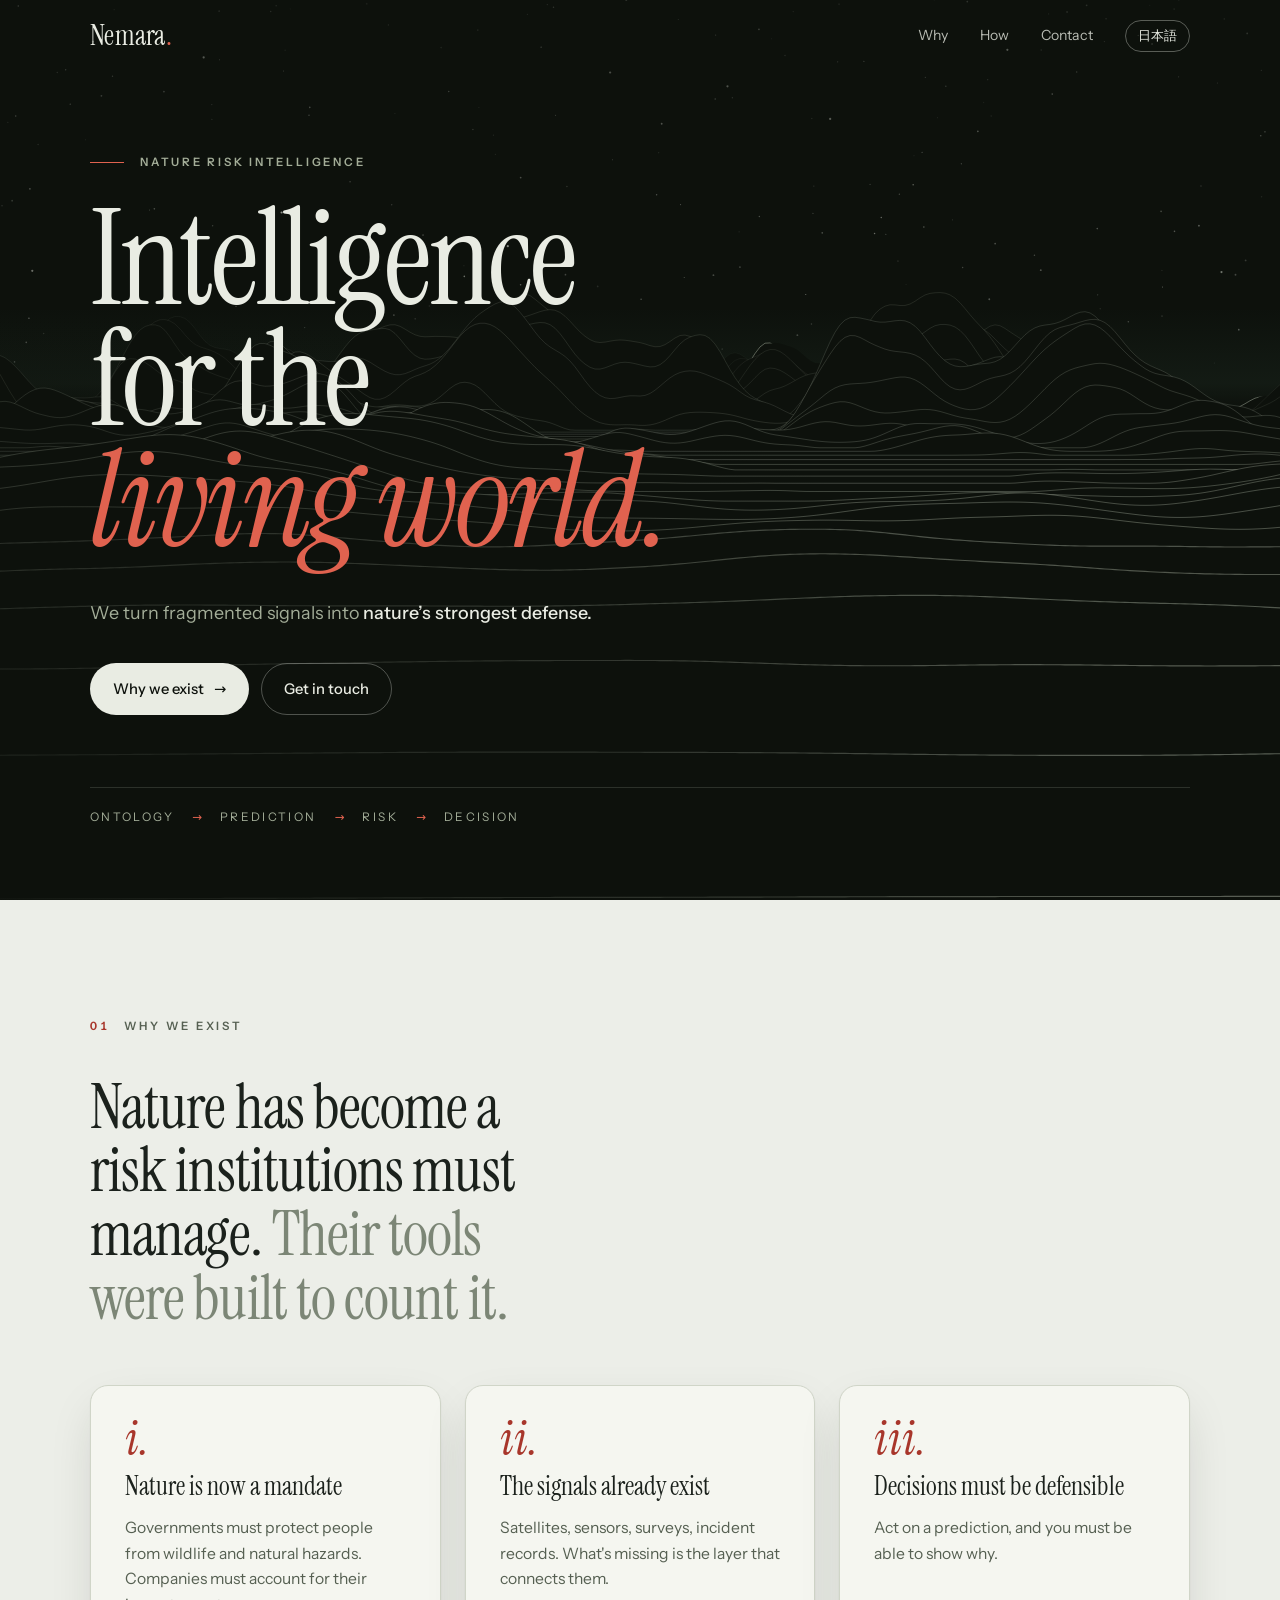
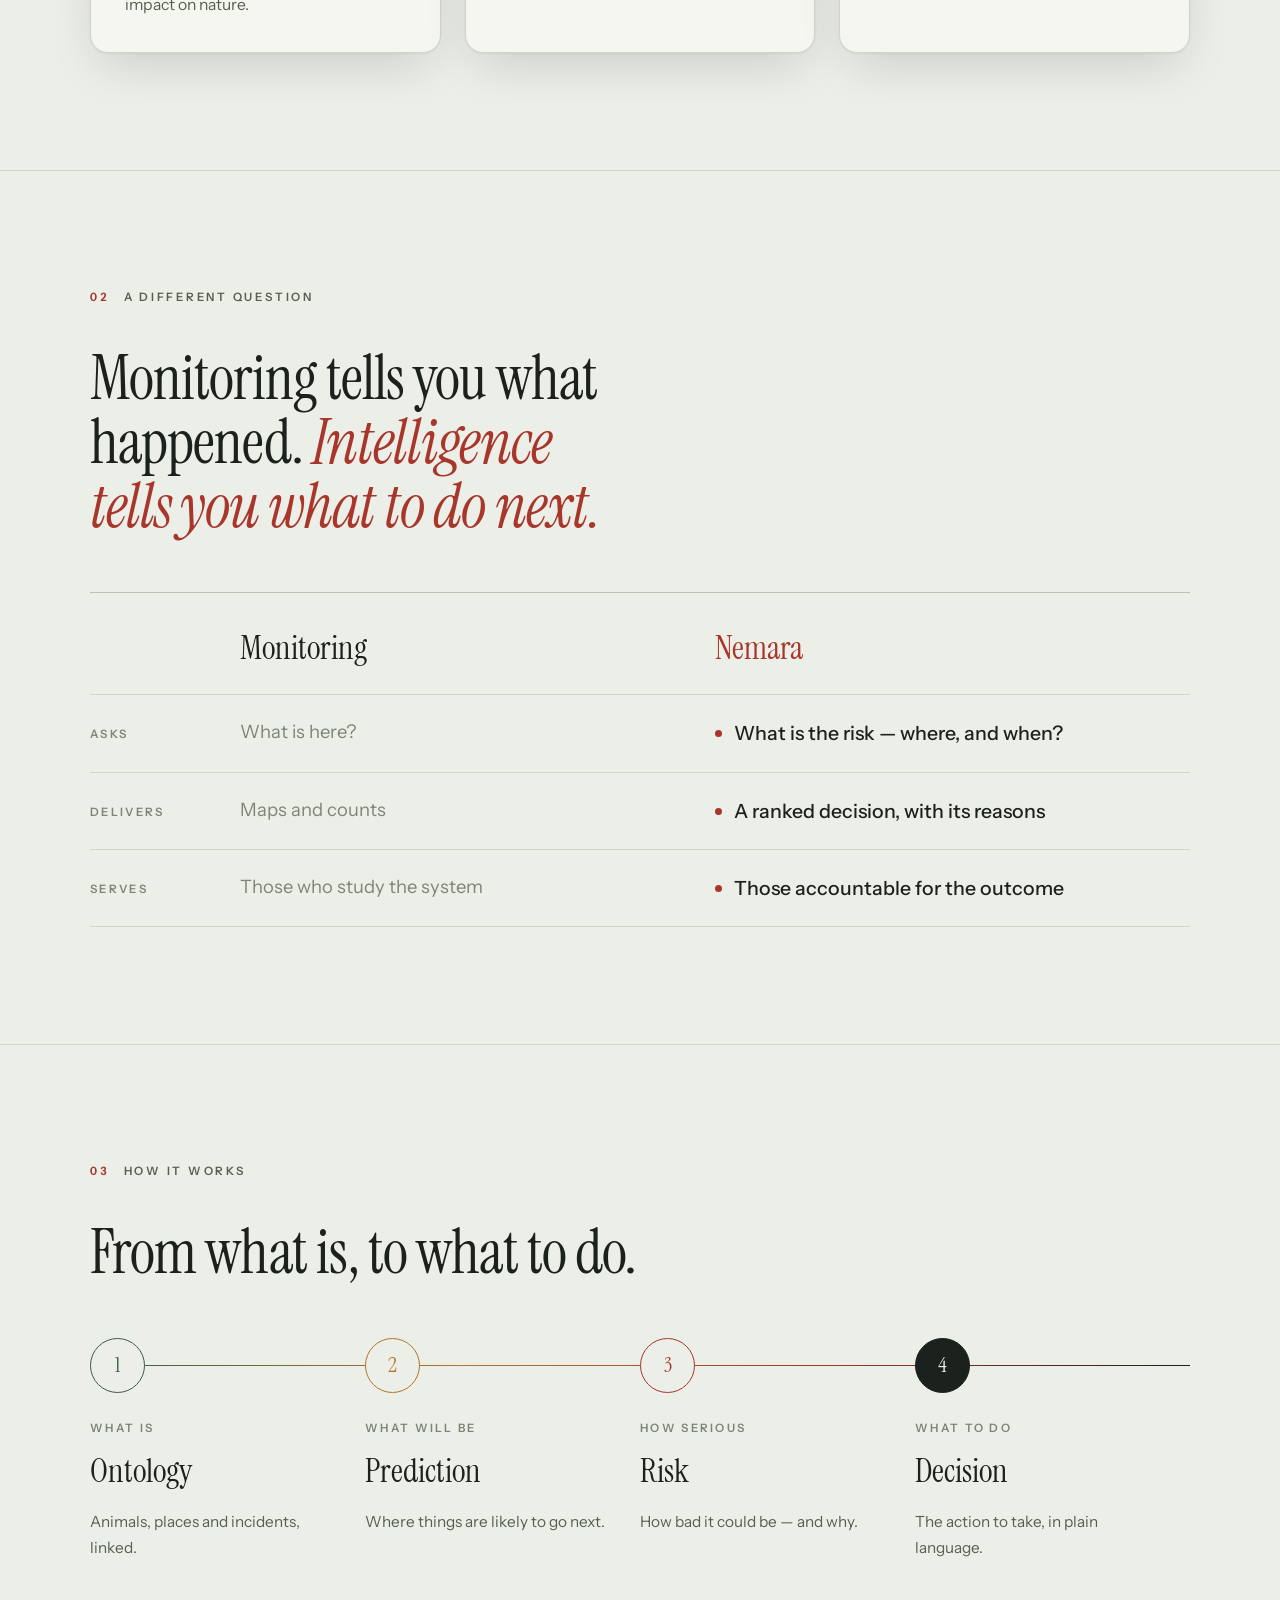
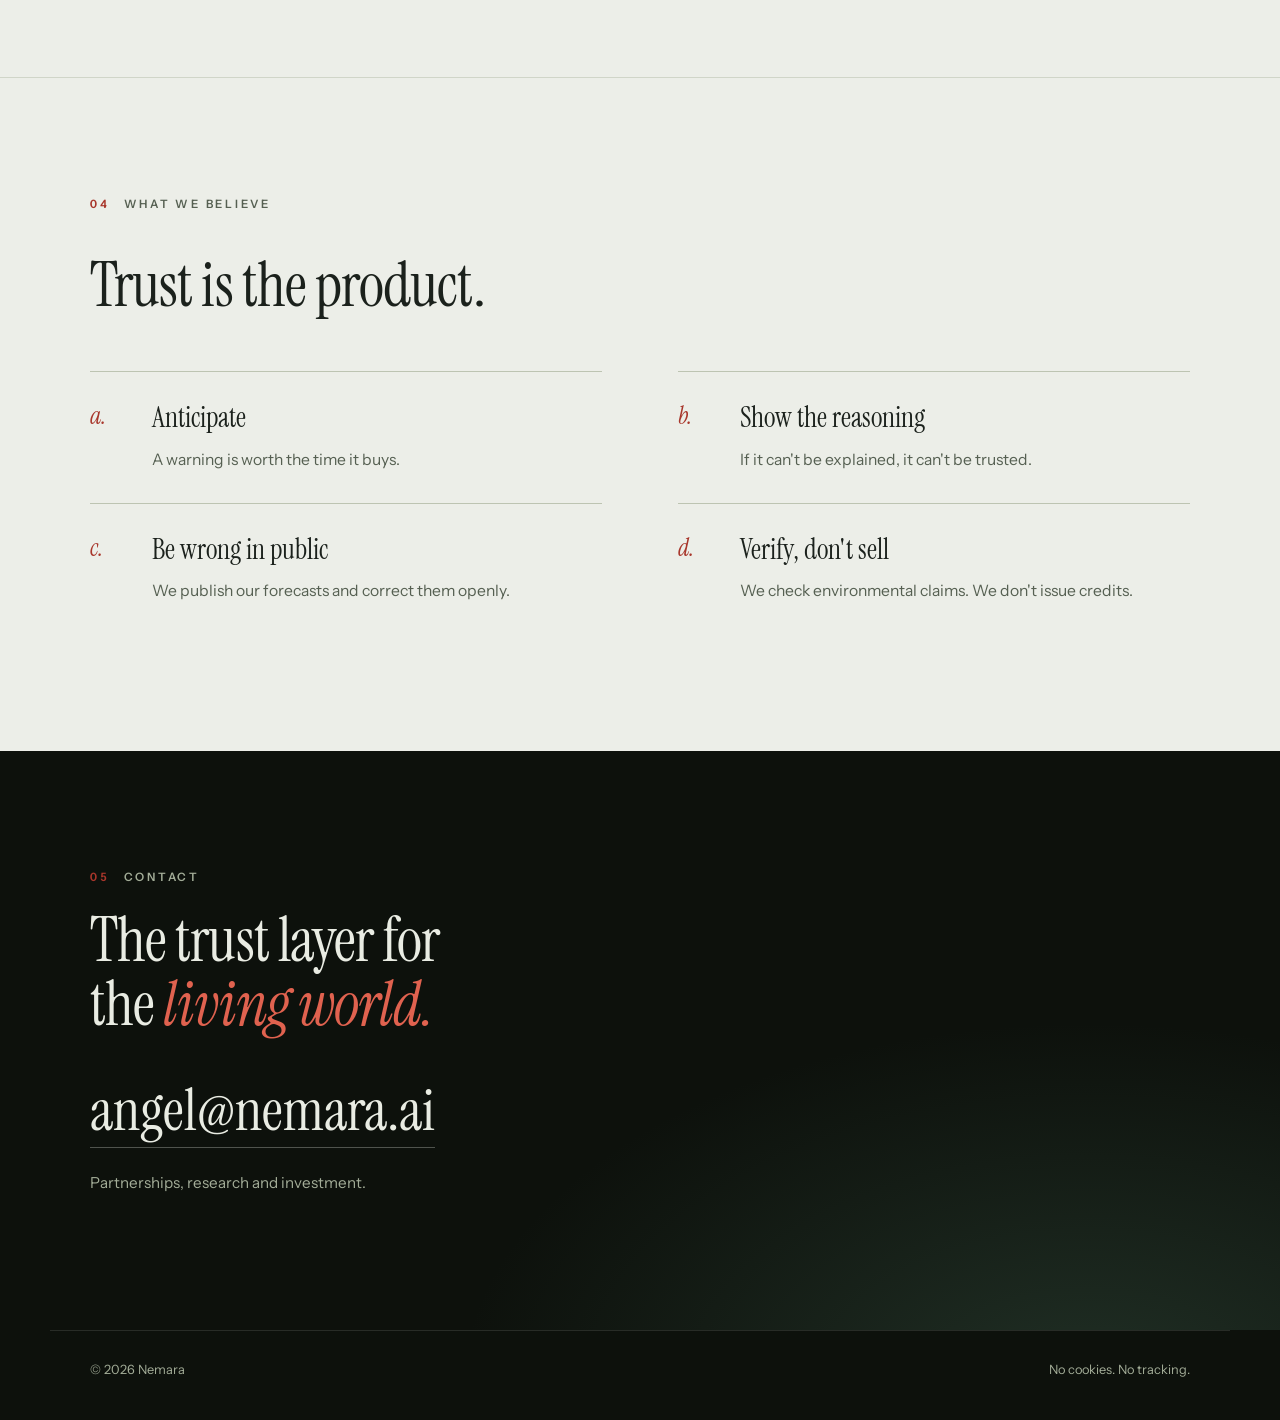
==== commit cb8365cc: "Contact address: angel@nemara.ai (only mailbox available) Co-Authored-By: Claude Opus 5.5 <noreply@a" ====
--- a/docs/index.html
+++ b/docs/index.html
@@ -147,7 +147,7 @@
     <div class="wrap">
       <p class="eyebrow"><span class="no">05</span>Contact</p>
       <h2 class="statement reveal" style="margin-top:22px">The trust layer for the <em>living world.</em></h2>
-      <a class="mail reveal" href="mailto:hello@nemara.ai">hello@nemara.ai</a>
+      <a class="mail reveal" href="mailto:angel@nemara.ai">angel@nemara.ai</a>
       <p class="note">Partnerships, research and investment.</p>
     </div>
   </section>
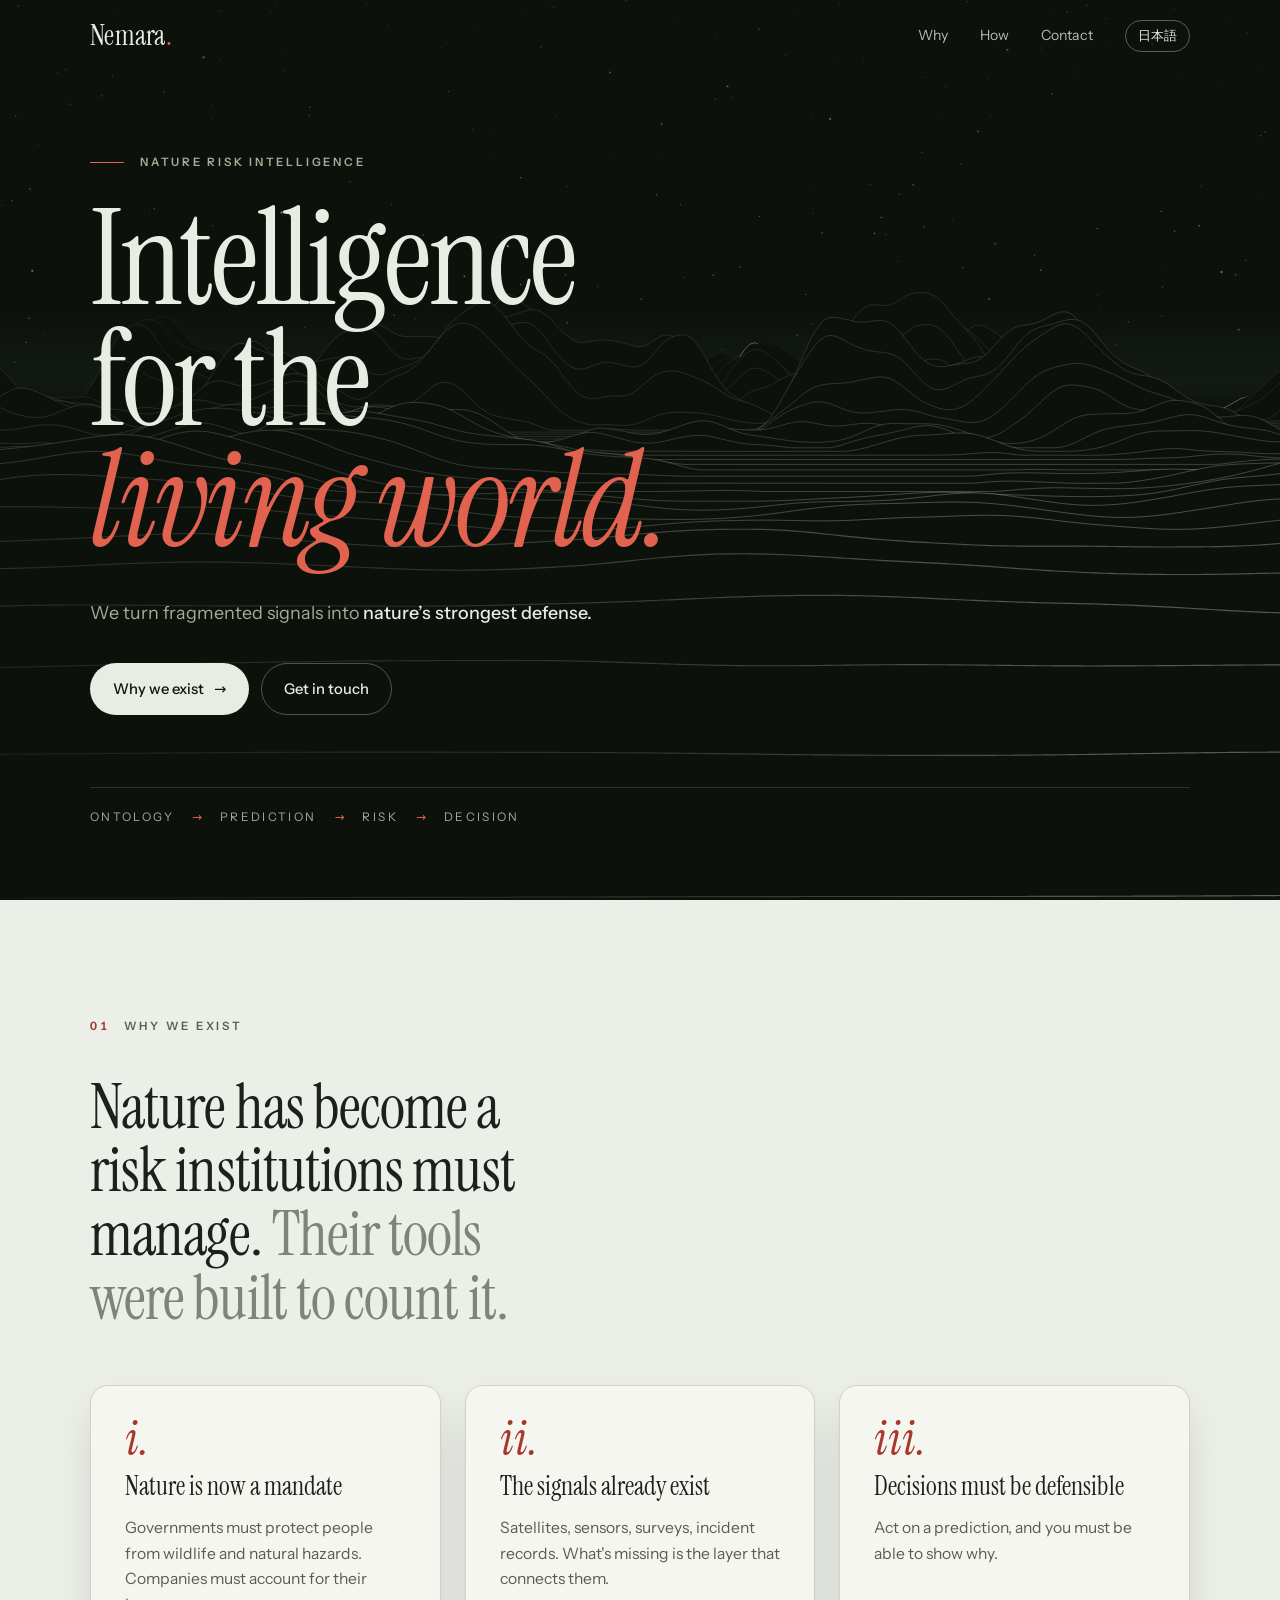
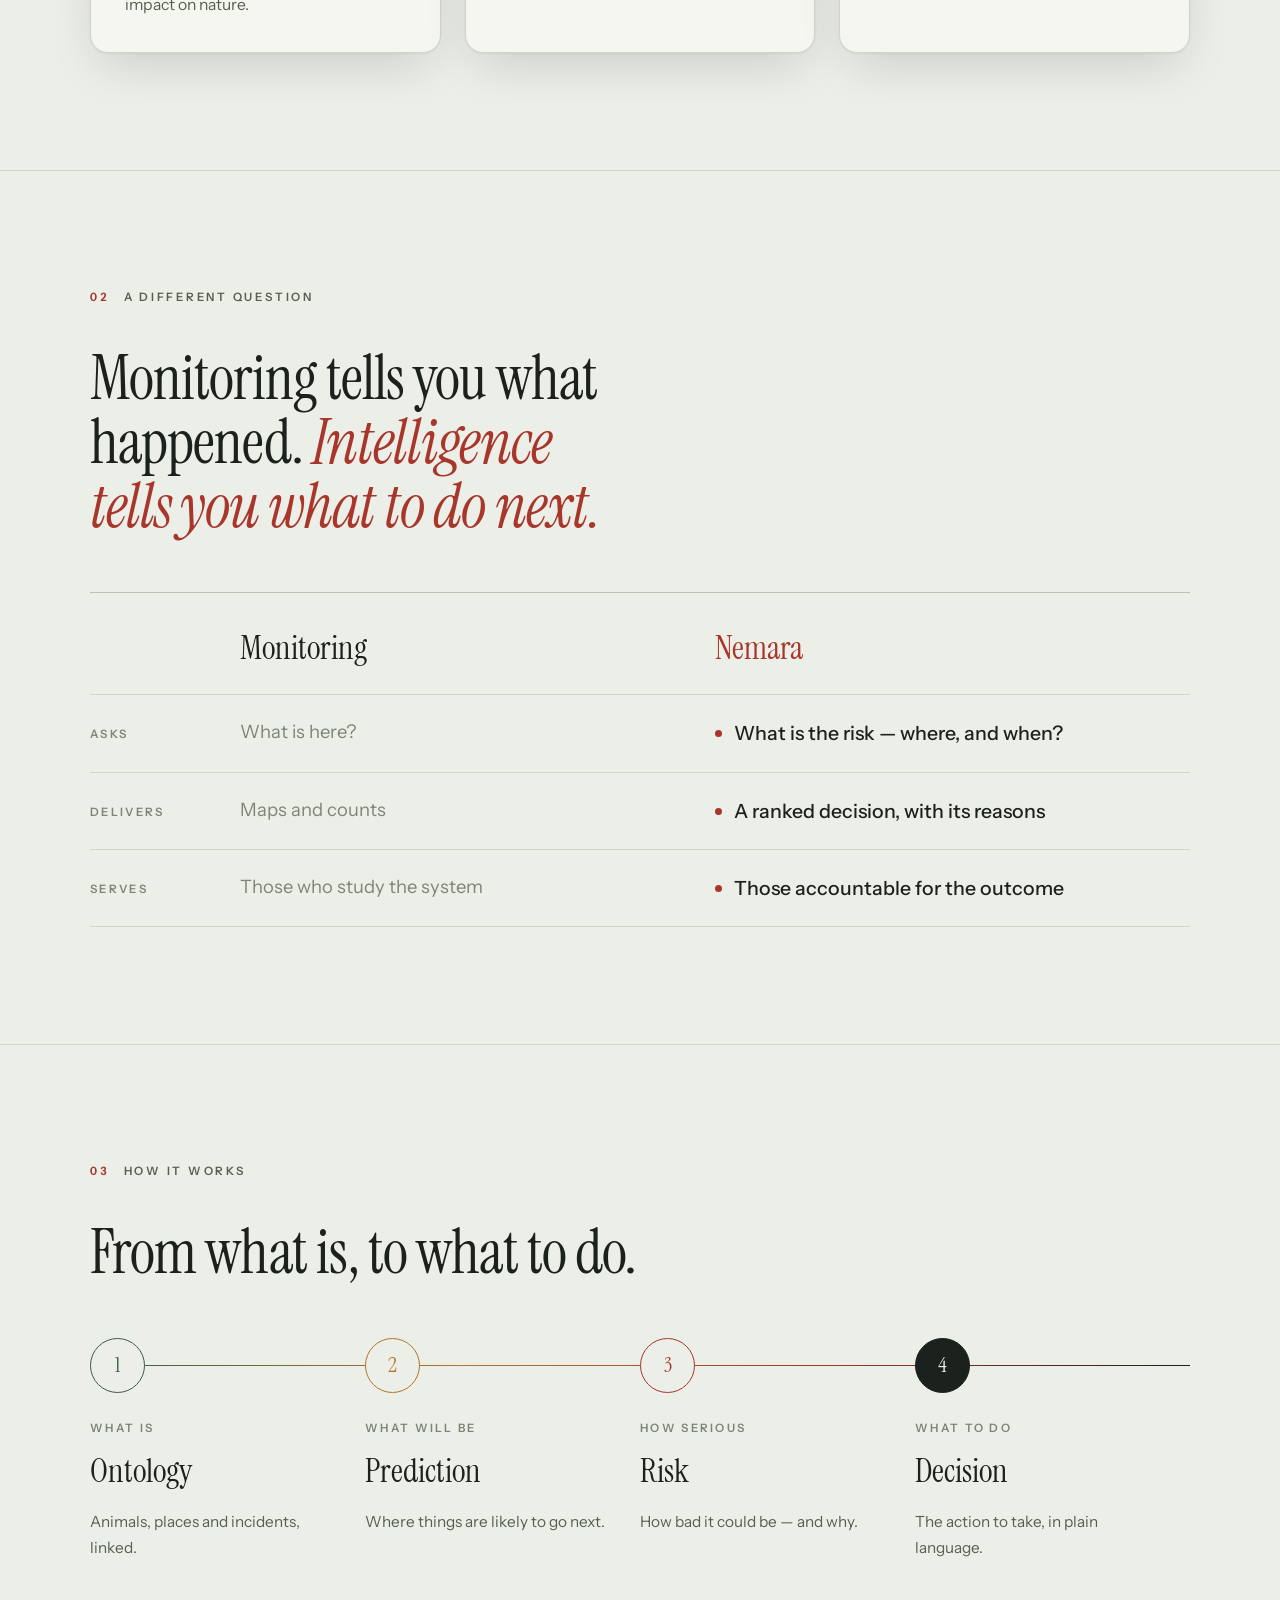
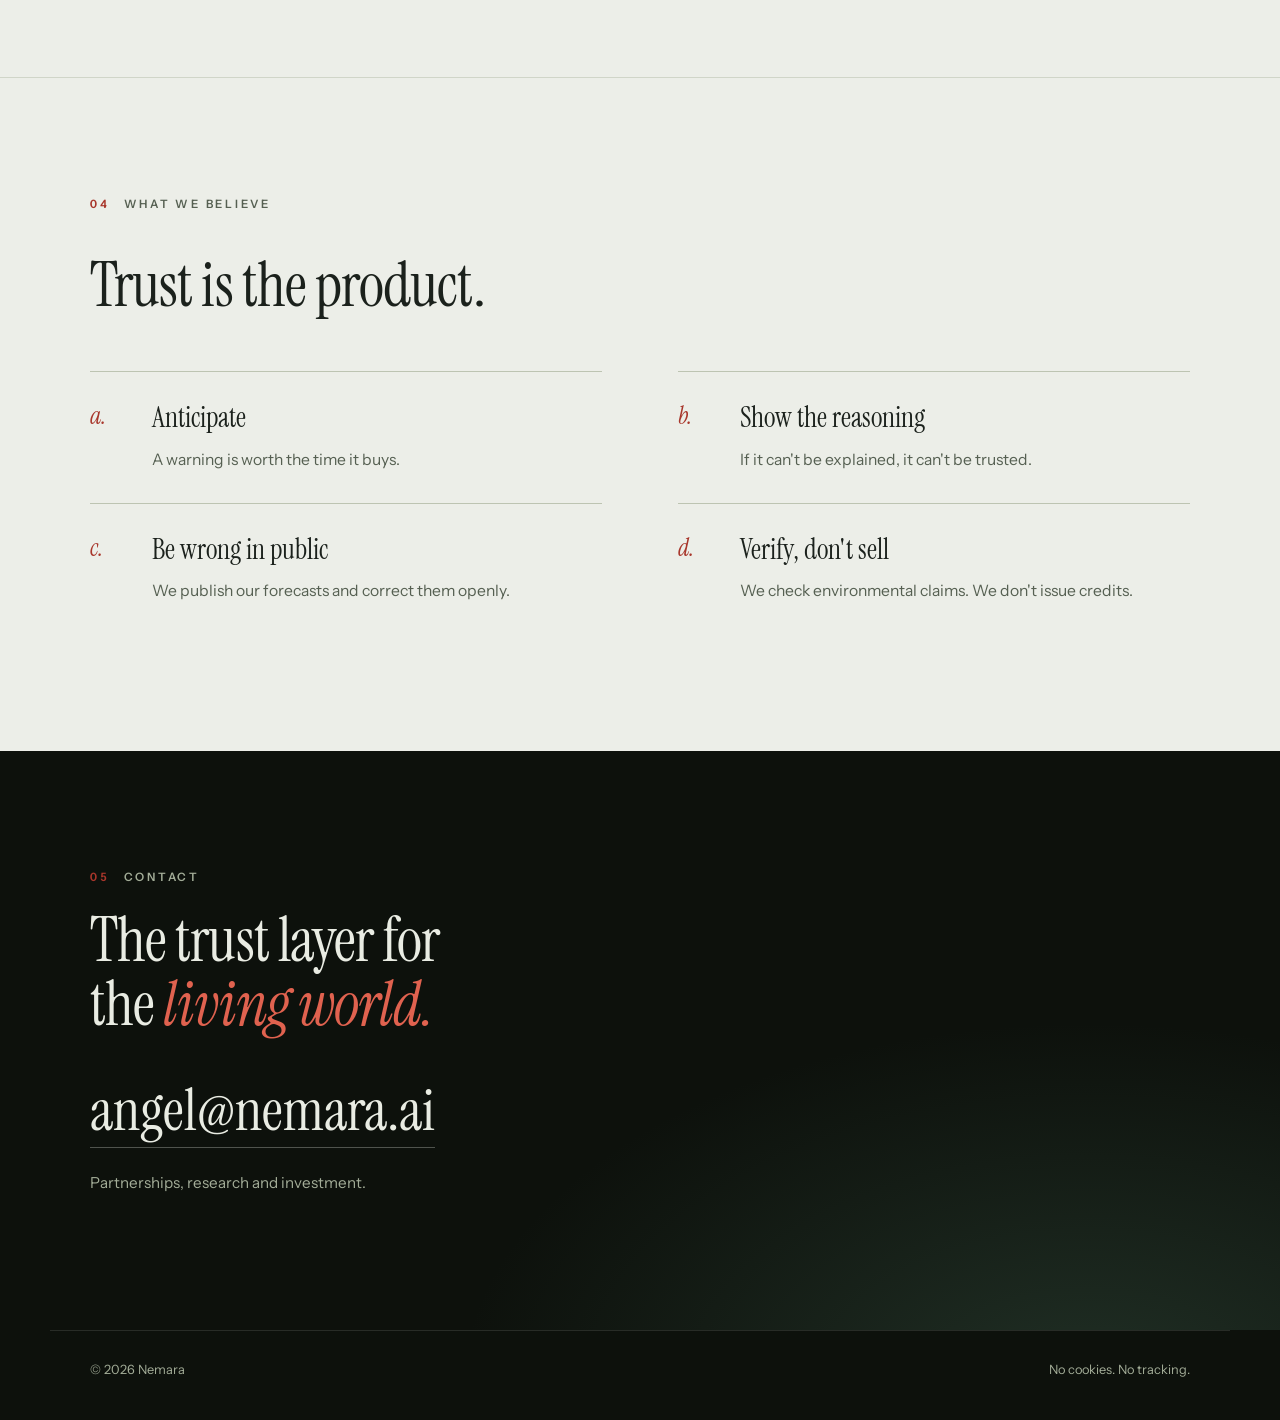
==== commit 067c5c14: "Hero: faster parallax pan so the mountain movement is visible Co-Authored-By: Claude Opus 5.5 <norep" ====
--- a/docs/index.html
+++ b/docs/index.html
@@ -17,8 +17,8 @@
 <meta property="og:url" content="https://nemara.ai/">
 <link rel="icon" href="assets/favicon.svg" type="image/svg+xml">
 <link rel="preload" href="assets/fonts/instrument-serif-latin-400-normal.woff2" as="font" type="font/woff2" crossorigin>
-<link rel="stylesheet" href="assets/site.css?v=10">
-<script src="assets/site.js?v=10"></script>
+<link rel="stylesheet" href="assets/site.css?v=12">
+<script src="assets/site.js?v=12"></script>
 </head>
 <body>
 <a class="skip" href="#main">Skip to content</a>
